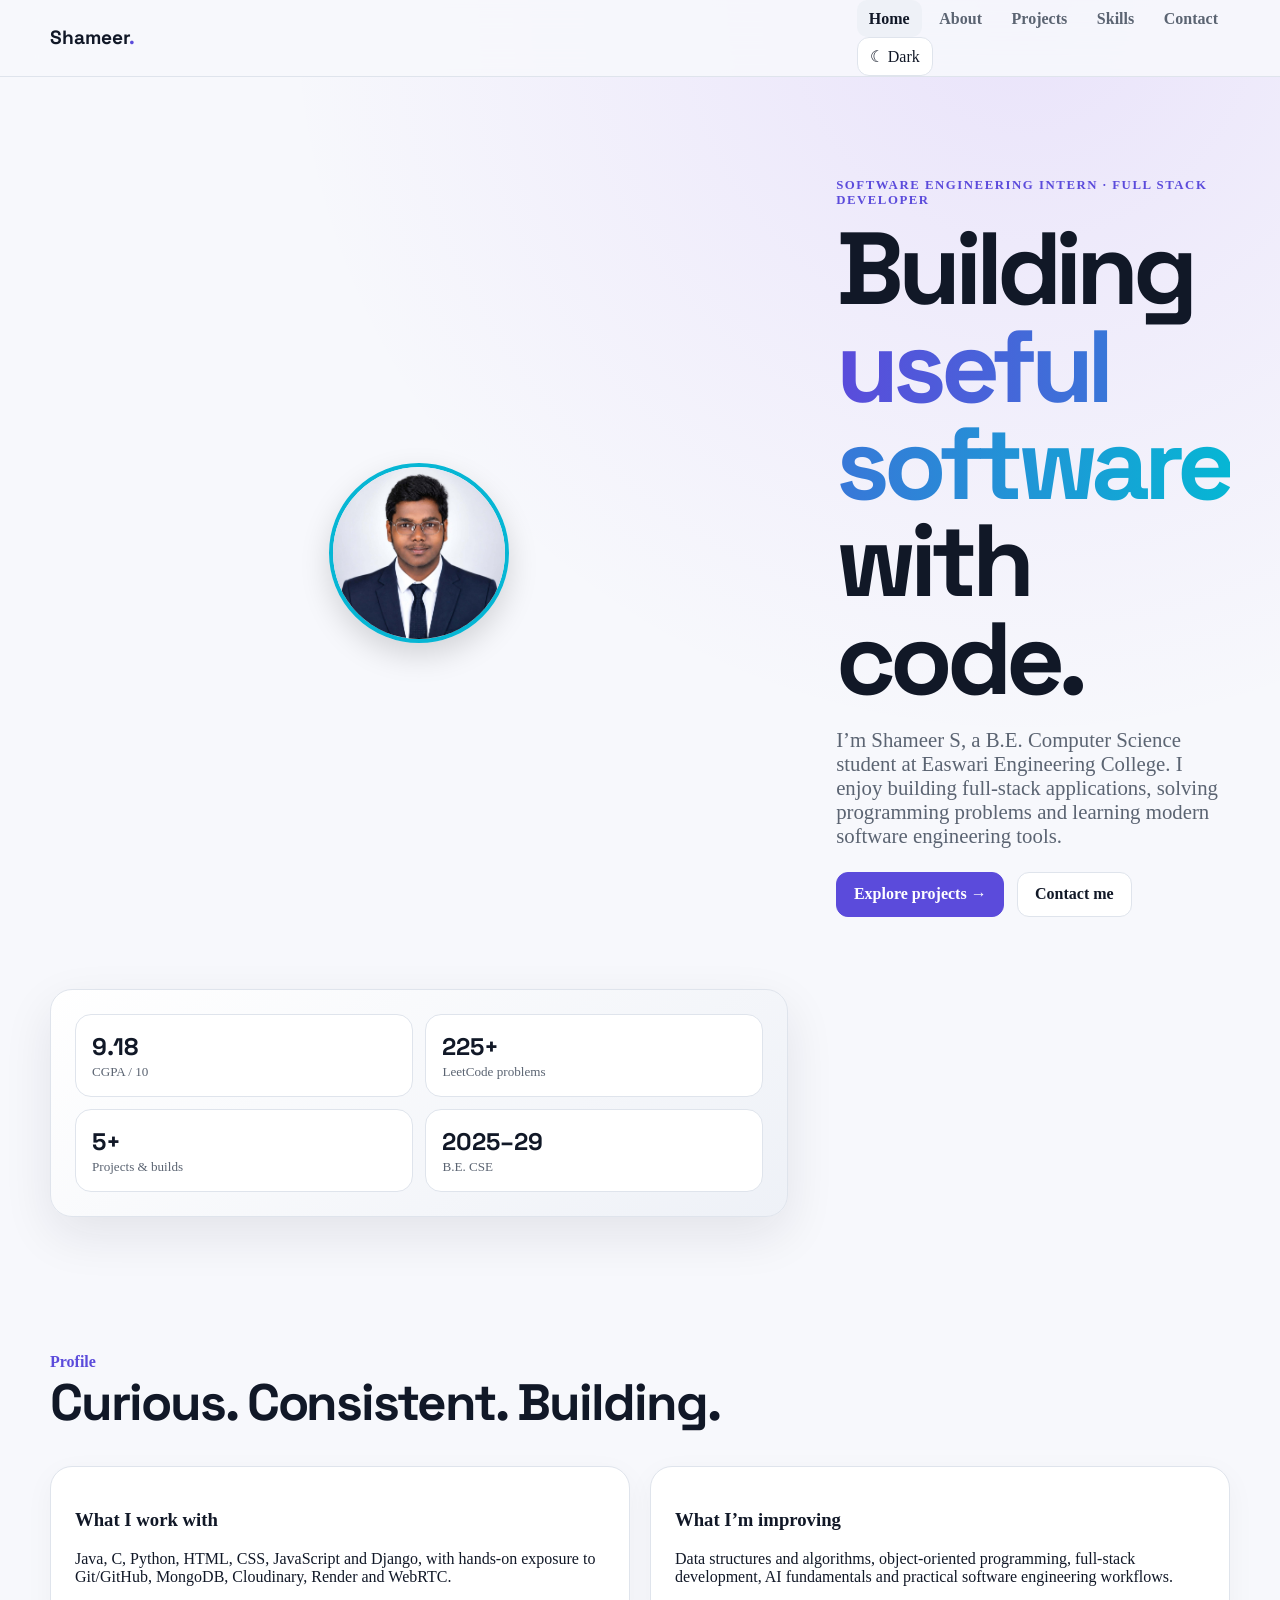
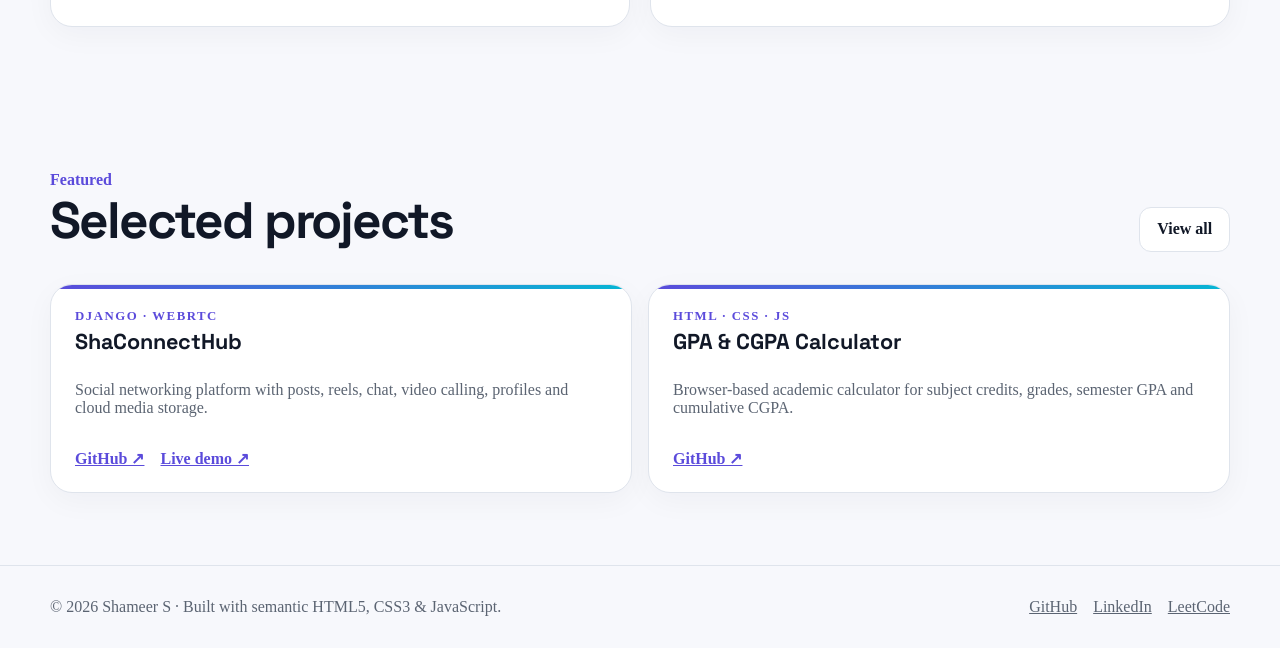
==== index.html @ c3ddb68c "Fix portfolio pages and photo" ====
<!doctype html><html lang="en"><head><meta charset="utf-8"><meta name="viewport" content="width=device-width,initial-scale=1"><title>Shameer S | Software Engineering Portfolio</title><meta name="description" content="Portfolio of Shameer S, B.E. Computer Science student and aspiring software engineer, showcasing full-stack projects, skills, certifications and coding practice."><meta name="author" content="Shameer S"><meta name="theme-color" content="#5b4bdb"><link rel="canonical" href="https://shameer-01-sharfu.github.io/my-portfolio/"><meta property="og:title" content="Shameer S | Software Engineering Portfolio"><meta property="og:description" content="Portfolio of Shameer S, B.E. Computer Science student and aspiring software engineer, showcasing full-stack projects, skills, certifications and coding practice."><meta property="og:type" content="website"><link rel="stylesheet" href="assets/style.css"><script type="application/ld+json">{"@context":"https://schema.org","@type":"Person","name":"Shameer S","jobTitle":"Software Engineering Student","url":"https://shameer-01-sharfu.github.io/my-portfolio/","sameAs":["https://github.com/Shameer-01-sharfu","https://linkedin.com/in/shameer-s-189605381","https://leetcode.com/u/Shameer1"]}</script></head><a class="skip" href="#main-content">Skip to content</a><header class="site-header"><div class="container nav"><a class="brand" href="index.html">Shameer<span>.</span></a><div class="nav-actions"><button class="nav-toggle" aria-controls="primary-navigation" aria-expanded="false" aria-label="Open navigation">☰</button><nav id="primary-navigation" aria-label="Primary navigation"><ul class="nav-list"><li><a href="index.html" aria-current="page">Home</a></li><li><a href="about.html">About</a></li><li><a href="projects.html">Projects</a></li><li><a href="skills.html">Skills</a></li><li><a href="contact.html">Contact</a></li></ul></nav><button class="theme-toggle" type="button" data-theme-toggle aria-label="Switch theme">☾ Dark</button></div></div></header><main id="main-content"><section class="hero"><div class="container hero-grid"><div class="profile-photo-wrap"><img src="assets/profile.jpg" alt="Shameer S - Software Engineering Student" class="profile-photo"></div><div><p class="eyebrow">Software Engineering Intern · Full Stack Developer</p><h1>Building <span>useful software</span> with code.</h1><p class="lead">I’m Shameer S, a B.E. Computer Science student at Easwari Engineering College. I enjoy building full-stack applications, solving programming problems and learning modern software engineering tools.</p><div class="actions"><a class="btn btn-primary" href="projects.html">Explore projects →</a><a class="btn btn-secondary" href="contact.html">Contact me</a></div></div><aside class="hero-card" aria-label="Quick facts"><div class="stats"><div class="stat"><strong>9.18</strong><span>CGPA / 10</span></div><div class="stat"><strong>225+</strong><span>LeetCode problems</span></div><div class="stat"><strong>5+</strong><span>Projects & builds</span></div><div class="stat"><strong>2025–29</strong><span>B.E. CSE</span></div></div></aside></div></section><section><div class="container"><div class="section-head"><div><span class="section-kicker">Profile</span><h2>Curious. Consistent. Building.</h2></div></div><div class="about-grid"><article class="card"><h3>What I work with</h3><p>Java, C, Python, HTML, CSS, JavaScript and Django, with hands-on exposure to Git/GitHub, MongoDB, Cloudinary, Render and WebRTC.</p></article><article class="card"><h3>What I’m improving</h3><p>Data structures and algorithms, object-oriented programming, full-stack development, AI fundamentals and practical software engineering workflows.</p></article></div></div></section><section><div class="container"><div class="section-head"><div><span class="section-kicker">Featured</span><h2>Selected projects</h2></div><a class="btn btn-secondary" href="projects.html">View all</a></div><div class="projects-grid"><article class="card project"><span class="eyebrow">Django · WebRTC</span><h3>ShaConnectHub</h3><p>Social networking platform with posts, reels, chat, video calling, profiles and cloud media storage.</p><div class="links"><a href="https://github.com/Shameer-01-sharfu/ConnectHub">GitHub ↗</a><a href="https://connecthub-ek31.onrender.com">Live demo ↗</a></div></article><article class="card project"><span class="eyebrow">HTML · CSS · JS</span><h3>GPA & CGPA Calculator</h3><p>Browser-based academic calculator for subject credits, grades, semester GPA and cumulative CGPA.</p><div class="links"><a href="https://github.com/Shameer-01-sharfu/ShaCalc">GitHub ↗</a></div></article></div></div></section></main><footer class="footer"><div class="container footer-row"><span>© <span data-year>2026</span> Shameer S · Built with semantic HTML5, CSS3 & JavaScript.</span><div class="footer-links"><a href="https://github.com/Shameer-01-sharfu">GitHub</a><a href="https://linkedin.com/in/shameer-s-189605381">LinkedIn</a><a href="https://leetcode.com/u/Shameer1">LeetCode</a></div></div></footer><script src="assets/script.js"></script></body></html>
---- assets/style.css ----
@import url('https://fonts.googleapis.com/css2?family=Inter:wght@400;500;600;700;800&family=Space+Grotesk:wght@500;600;700&display=swap');
:root{color-scheme:light;--bg:#f7f8fc;--surface:#fff;--surface-2:#eef1f7;--text:#111827;--muted:#5b6472;--line:#dfe4ec;--brand:#5b4bdb;--brand-2:#7c3aed;--accent:#06b6d4;--focus:#f59e0b;--shadow:0 18px 50px rgba(17,24,39,.09);--radius:22px;--max:1180px}
[data-theme=dark]{color-scheme:dark;--bg:#0b1020;--surface:#121a2d;--surface-2:#1a243b;--text:#f4f7fb;--muted:#aab5c7;--line:#2b3852;--brand:#9b8cff;--brand-2:#c084fc;--accent:#22d3ee;--focus:#fbbf24;--shadow:0 18px 55px rgba(0,0,0,.28)}
*{box-sizing:border-box}html{scroll-behavior:smooth}body{margin:0;background:radial-gradient(circle at 80% 0%,rgba(124,58,237,.11),transparent 30%),var(--bg);color:var(--text);font-family:Inter,system-ui,sans-serif;line-height:1.65}body,button,input,textarea{font:inherit}a{color:inherit}img{max-width:100%;display:block}.skip{position:fixed;left:1rem;top:-5rem;padding:.75rem 1rem;background:var(--text);color:var(--bg);z-index:100;border-radius:10px}.skip:focus{top:1rem}.container{width:min(var(--max),calc(100% - 2rem));margin:auto}.site-header{position:sticky;top:0;z-index:50;background:color-mix(in srgb,var(--bg) 86%,transparent);backdrop-filter:blur(16px);border-bottom:1px solid var(--line)}.nav{min-height:72px;display:flex;align-items:center;justify-content:space-between;gap:1rem}.brand{font-family:'Space Grotesk';font-weight:800;text-decoration:none;font-size:1.2rem}.brand span{color:var(--brand)}.nav-toggle{display:none;border:1px solid var(--line);background:var(--surface);color:var(--text);border-radius:12px;padding:.55rem}.nav-list{display:flex;align-items:center;gap:.35rem;list-style:none;padding:0;margin:0}.nav-list a{display:block;text-decoration:none;padding:.6rem .75rem;border-radius:10px;color:var(--muted);font-weight:600}.nav-list a:hover,.nav-list a[aria-current=page]{color:var(--text);background:var(--surface-2)}.theme-toggle{border:1px solid var(--line);background:var(--surface);color:var(--text);border-radius:12px;padding:.55rem .75rem;cursor:pointer}.hero{padding:5.5rem 0 4rem}.hero-grid{display:grid;grid-template-columns:1.35fr .65fr;gap:3rem;align-items:center}.eyebrow{color:var(--brand);font-weight:800;text-transform:uppercase;letter-spacing:.12em;font-size:.8rem}.hero h1{font:800 clamp(3rem,8vw,6.5rem)/.95 'Space Grotesk';margin:.5rem 0 1.2rem;letter-spacing:-.06em}.hero h1 span{background:linear-gradient(90deg,var(--brand),var(--accent));-webkit-background-clip:text;background-clip:text;color:transparent}.lead{font-size:clamp(1.05rem,2vw,1.3rem);color:var(--muted);max-width:65ch}.actions{display:flex;flex-wrap:wrap;gap:.8rem;margin:1.5rem 0}.btn{display:inline-flex;align-items:center;justify-content:center;gap:.45rem;padding:.78rem 1.05rem;border-radius:12px;border:1px solid var(--line);text-decoration:none;font-weight:700;cursor:pointer}.btn-primary{background:var(--brand);border-color:var(--brand);color:#fff}.btn-secondary{background:var(--surface)}.hero-card{background:linear-gradient(145deg,var(--surface),var(--surface-2));border:1px solid var(--line);box-shadow:var(--shadow);padding:1.5rem;border-radius:var(--radius)}.stats{display:grid;grid-template-columns:repeat(2,1fr);gap:.8rem}.stat{padding:1rem;border:1px solid var(--line);border-radius:16px;background:var(--surface)}.stat strong{display:block;font:700 1.5rem 'Space Grotesk'}.stat span{font-size:.82rem;color:var(--muted)}section{padding:4.5rem 0}.section-head{display:flex;justify-content:space-between;gap:1rem;align-items:end;margin-bottom:2rem}.section-kicker{color:var(--brand);font-weight:800}.section-head h2{font:700 clamp(2rem,4vw,3.2rem)/1 'Space Grotesk';margin:.35rem 0;letter-spacing:-.04em}.section-head p{color:var(--muted);margin:0}.about-grid{display:grid;grid-template-columns:1fr 1fr;gap:1.25rem}.card{background:var(--surface);border:1px solid var(--line);border-radius:var(--radius);padding:1.5rem;box-shadow:0 8px 30px rgba(17,24,39,.04)}.grid-2{display:grid;grid-template-columns:repeat(2,1fr);gap:1rem}.skill-grid{display:grid;grid-template-columns:repeat(2,1fr);gap:1rem}.skill h3{font:700 1.1rem 'Space Grotesk';margin-top:0}.chips{display:flex;flex-wrap:wrap;gap:.5rem;list-style:none;padding:0;margin:1rem 0 0}.chips li{padding:.4rem .65rem;border-radius:999px;background:var(--surface-2);color:var(--muted);font-size:.85rem;font-weight:600}.projects-grid{display:grid;grid-template-columns:repeat(2,1fr);gap:1rem}.project{display:flex;flex-direction:column;min-height:100%;position:relative;overflow:hidden}.project::before{content:'';height:4px;background:linear-gradient(90deg,var(--brand),var(--accent));position:absolute;inset:0 0 auto}.project h3{font:700 1.35rem 'Space Grotesk';margin:.3rem 0 .6rem}.project p{color:var(--muted)}.project .links{margin-top:auto;padding-top:1rem;display:flex;gap:1rem}.project .links a{color:var(--brand);font-weight:700}.timeline{display:grid;gap:1rem}.timeline-item{display:grid;grid-template-columns:130px 1fr;gap:1.5rem;padding:1.2rem 0;border-bottom:1px solid var(--line)}.timeline-item time{font-weight:700;color:var(--brand)}.cert-grid{display:grid;grid-template-columns:repeat(3,1fr);gap:1rem}.cert h3{font:700 1.1rem 'Space Grotesk';margin-top:0}.cert p{color:var(--muted);margin-bottom:0}.contact-grid{display:grid;grid-template-columns:.8fr 1.2fr;gap:1rem}.contact-list{list-style:none;padding:0;margin:0;display:grid;gap:.8rem}.contact-list a{color:var(--brand);font-weight:600}.form{display:grid;gap:1rem}.field label{display:block;font-weight:700;margin-bottom:.35rem}.field input,.field textarea,.field select{width:100%;padding:.8rem .9rem;border:1px solid var(--line);border-radius:12px;background:var(--bg);color:var(--text);outline:none}.field input:focus,.field textarea:focus,.field select:focus,.btn:focus,.nav a:focus,.theme-toggle:focus{outline:3px solid color-mix(in srgb,var(--focus) 45%,transparent);outline-offset:2px}.error{color:#dc2626;font-size:.85rem;min-height:1.3em}.footer{border-top:1px solid var(--line);padding:2rem 0;color:var(--muted)}.footer-row{display:flex;justify-content:space-between;gap:1rem;flex-wrap:wrap}.footer-links{display:flex;gap:1rem}.note{border-left:4px solid var(--brand);padding:1rem 1.1rem;background:var(--surface-2);border-radius:0 12px 12px 0;color:var(--muted)}
@media (max-width:850px){.hero-grid,.about-grid,.contact-grid{grid-template-columns:1fr}.projects-grid,.cert-grid{grid-template-columns:1fr 1fr}.hero{padding-top:4rem}.nav-toggle{display:block}.nav-list{position:absolute;left:1rem;right:1rem;top:66px;display:none;flex-direction:column;align-items:stretch;background:var(--surface);border:1px solid var(--line);border-radius:16px;padding:.5rem;box-shadow:var(--shadow)}.nav-list.open{display:flex}.nav-list a{text-align:center}.nav-actions{display:flex;align-items:center;gap:.4rem}}
@media (max-width:600px){.container{width:min(var(--max),calc(100% - 1.2rem))}.hero h1{font-size:clamp(3rem,17vw,5rem)}.stats,.grid-2,.skill-grid,.projects-grid,.cert-grid{grid-template-columns:1fr}.section-head{display:block}.timeline-item{grid-template-columns:1fr;gap:.3rem}.hero-card{padding:1rem}.actions .btn{width:100%}section{padding:3.5rem 0}}
@media (prefers-reduced-motion:reduce){html{scroll-behavior:auto}*,*::before,*::after{transition:none!important;animation:none!important}}
@media print{.site-header,.actions,.theme-toggle,.nav-toggle,.footer-links,.form{display:none!important}body{background:#fff;color:#000}.card{box-shadow:none}}

/* Thiranex internship highlight */
.internship-badge{
  display:inline-flex;
  align-items:center;
  gap:.45rem;
  margin:.75rem 0;
  padding:.5rem .85rem;
  border:1px solid var(--border, #cbd5e1);
  border-radius:999px;
  background:var(--surface, rgba(255,255,255,.08));
  color:var(--text, inherit);
  font-weight:700;
  font-size:.9rem;
}


.profile-photo-wrap{display:flex;justify-content:center;margin:1.5rem auto;position:relative;z-index:1}.profile-photo{width:180px;height:180px;object-fit:cover;border-radius:50%;border:4px solid var(--accent);display:block;box-shadow:0 12px 30px rgba(0,0,0,.15)}
@media (max-width:600px){.profile-photo{width:140px;height:140px}}
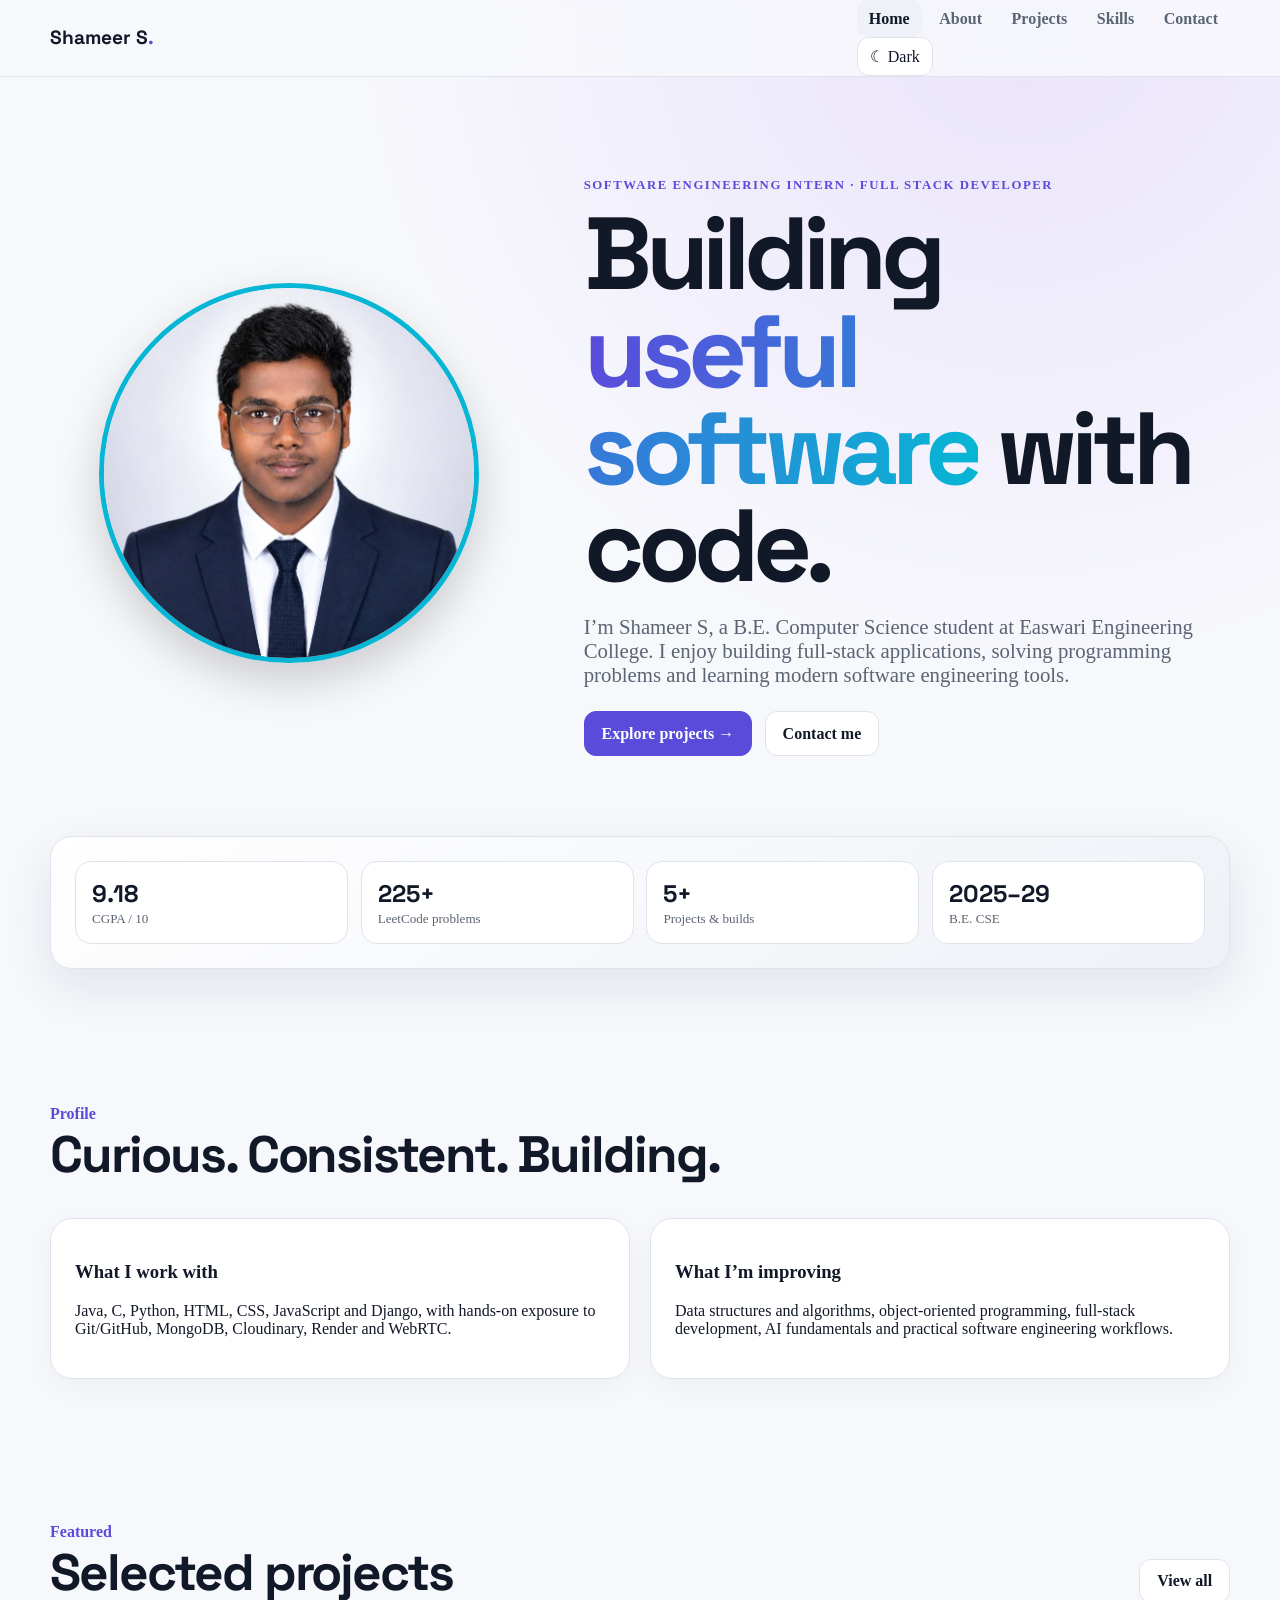
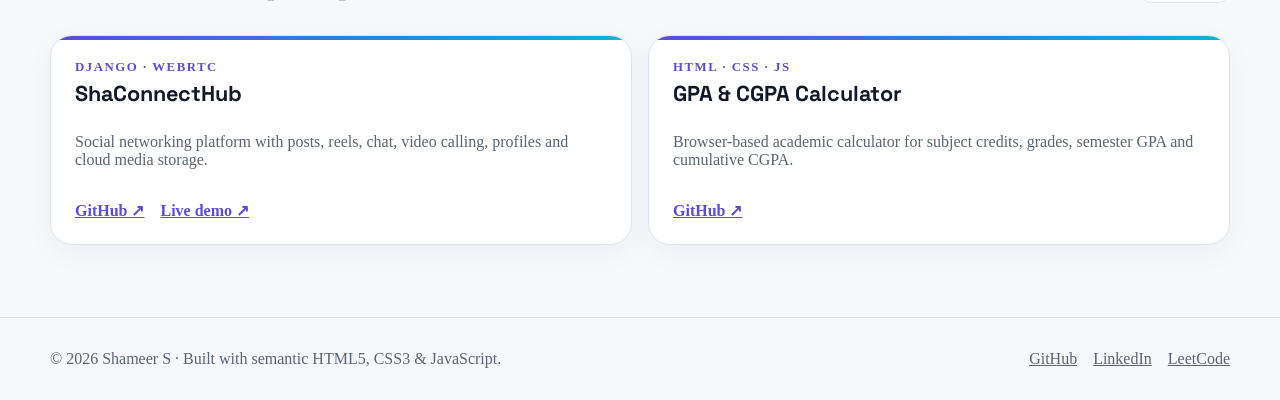
==== commit 9692bb00: "Update profile name" ====
--- a/index.html
+++ b/index.html
@@ -1 +1 @@
-<!doctype html><html lang="en"><head><meta charset="utf-8"><meta name="viewport" content="width=device-width,initial-scale=1"><title>Shameer S | Software Engineering Portfolio</title><meta name="description" content="Portfolio of Shameer S, B.E. Computer Science student and aspiring software engineer, showcasing full-stack projects, skills, certifications and coding practice."><meta name="author" content="Shameer S"><meta name="theme-color" content="#5b4bdb"><link rel="canonical" href="https://shameer-01-sharfu.github.io/my-portfolio/"><meta property="og:title" content="Shameer S | Software Engineering Portfolio"><meta property="og:description" content="Portfolio of Shameer S, B.E. Computer Science student and aspiring software engineer, showcasing full-stack projects, skills, certifications and coding practice."><meta property="og:type" content="website"><link rel="stylesheet" href="assets/style.css"><script type="application/ld+json">{"@context":"https://schema.org","@type":"Person","name":"Shameer S","jobTitle":"Software Engineering Student","url":"https://shameer-01-sharfu.github.io/my-portfolio/","sameAs":["https://github.com/Shameer-01-sharfu","https://linkedin.com/in/shameer-s-189605381","https://leetcode.com/u/Shameer1"]}</script></head><a class="skip" href="#main-content">Skip to content</a><header class="site-header"><div class="container nav"><a class="brand" href="index.html">Shameer<span>.</span></a><div class="nav-actions"><button class="nav-toggle" aria-controls="primary-navigation" aria-expanded="false" aria-label="Open navigation">☰</button><nav id="primary-navigation" aria-label="Primary navigation"><ul class="nav-list"><li><a href="index.html" aria-current="page">Home</a></li><li><a href="about.html">About</a></li><li><a href="projects.html">Projects</a></li><li><a href="skills.html">Skills</a></li><li><a href="contact.html">Contact</a></li></ul></nav><button class="theme-toggle" type="button" data-theme-toggle aria-label="Switch theme">☾ Dark</button></div></div></header><main id="main-content"><section class="hero"><div class="container hero-grid"><div class="profile-photo-wrap"><img src="assets/profile.jpg" alt="Shameer S - Software Engineering Student" class="profile-photo"></div><div><p class="eyebrow">Software Engineering Intern · Full Stack Developer</p><h1>Building <span>useful software</span> with code.</h1><p class="lead">I’m Shameer S, a B.E. Computer Science student at Easwari Engineering College. I enjoy building full-stack applications, solving programming problems and learning modern software engineering tools.</p><div class="actions"><a class="btn btn-primary" href="projects.html">Explore projects →</a><a class="btn btn-secondary" href="contact.html">Contact me</a></div></div><aside class="hero-card" aria-label="Quick facts"><div class="stats"><div class="stat"><strong>9.18</strong><span>CGPA / 10</span></div><div class="stat"><strong>225+</strong><span>LeetCode problems</span></div><div class="stat"><strong>5+</strong><span>Projects & builds</span></div><div class="stat"><strong>2025–29</strong><span>B.E. CSE</span></div></div></aside></div></section><section><div class="container"><div class="section-head"><div><span class="section-kicker">Profile</span><h2>Curious. Consistent. Building.</h2></div></div><div class="about-grid"><article class="card"><h3>What I work with</h3><p>Java, C, Python, HTML, CSS, JavaScript and Django, with hands-on exposure to Git/GitHub, MongoDB, Cloudinary, Render and WebRTC.</p></article><article class="card"><h3>What I’m improving</h3><p>Data structures and algorithms, object-oriented programming, full-stack development, AI fundamentals and practical software engineering workflows.</p></article></div></div></section><section><div class="container"><div class="section-head"><div><span class="section-kicker">Featured</span><h2>Selected projects</h2></div><a class="btn btn-secondary" href="projects.html">View all</a></div><div class="projects-grid"><article class="card project"><span class="eyebrow">Django · WebRTC</span><h3>ShaConnectHub</h3><p>Social networking platform with posts, reels, chat, video calling, profiles and cloud media storage.</p><div class="links"><a href="https://github.com/Shameer-01-sharfu/ConnectHub">GitHub ↗</a><a href="https://connecthub-ek31.onrender.com">Live demo ↗</a></div></article><article class="card project"><span class="eyebrow">HTML · CSS · JS</span><h3>GPA & CGPA Calculator</h3><p>Browser-based academic calculator for subject credits, grades, semester GPA and cumulative CGPA.</p><div class="links"><a href="https://github.com/Shameer-01-sharfu/ShaCalc">GitHub ↗</a></div></article></div></div></section></main><footer class="footer"><div class="container footer-row"><span>© <span data-year>2026</span> Shameer S · Built with semantic HTML5, CSS3 & JavaScript.</span><div class="footer-links"><a href="https://github.com/Shameer-01-sharfu">GitHub</a><a href="https://linkedin.com/in/shameer-s-189605381">LinkedIn</a><a href="https://leetcode.com/u/Shameer1">LeetCode</a></div></div></footer><script src="assets/script.js"></script></body></html>+<!doctype html><html lang="en"><head><meta charset="utf-8"><meta name="viewport" content="width=device-width,initial-scale=1"><title>Shameer S | Software Engineering Portfolio</title><meta name="description" content="Portfolio of Shameer S, B.E. Computer Science student and aspiring software engineer, showcasing full-stack projects, skills, certifications and coding practice."><meta name="author" content="Shameer S"><meta name="theme-color" content="#5b4bdb"><link rel="canonical" href="https://shameer-01-sharfu.github.io/my-portfolio/"><meta property="og:title" content="Shameer S | Software Engineering Portfolio"><meta property="og:description" content="Portfolio of Shameer S, B.E. Computer Science student and aspiring software engineer, showcasing full-stack projects, skills, certifications and coding practice."><meta property="og:type" content="website"><link rel="stylesheet" href="assets/style.css"><script type="application/ld+json">{"@context":"https://schema.org","@type":"Person","name":"Shameer S","jobTitle":"Software Engineering Student","url":"https://shameer-01-sharfu.github.io/my-portfolio/","sameAs":["https://github.com/Shameer-01-sharfu","https://linkedin.com/in/shameer-s-189605381","https://leetcode.com/u/Shameer1"]}</script></head><a class="skip" href="#main-content">Skip to content</a><header class="site-header"><div class="container nav"><a class="brand" href="index.html">Shameer S<span>.</span></a><div class="nav-actions"><button class="nav-toggle" aria-controls="primary-navigation" aria-expanded="false" aria-label="Open navigation">☰</button><nav id="primary-navigation" aria-label="Primary navigation"><ul class="nav-list"><li><a href="index.html" aria-current="page">Home</a></li><li><a href="about.html">About</a></li><li><a href="projects.html">Projects</a></li><li><a href="skills.html">Skills</a></li><li><a href="contact.html">Contact</a></li></ul></nav><button class="theme-toggle" type="button" data-theme-toggle aria-label="Switch theme">☾ Dark</button></div></div></header><main id="main-content"><section class="hero"><div class="container hero-grid"><div class="profile-photo-wrap"><img src="assets/profile.jpg" alt="Shameer S - Software Engineering Student" class="profile-photo"></div><div><p class="eyebrow">Software Engineering Intern · Full Stack Developer</p><h1>Building <span>useful software</span> with code.</h1><p class="lead">I’m Shameer S, a B.E. Computer Science student at Easwari Engineering College. I enjoy building full-stack applications, solving programming problems and learning modern software engineering tools.</p><div class="actions"><a class="btn btn-primary" href="projects.html">Explore projects →</a><a class="btn btn-secondary" href="contact.html">Contact me</a></div></div><aside class="hero-card" aria-label="Quick facts"><div class="stats"><div class="stat"><strong>9.18</strong><span>CGPA / 10</span></div><div class="stat"><strong>225+</strong><span>LeetCode problems</span></div><div class="stat"><strong>5+</strong><span>Projects & builds</span></div><div class="stat"><strong>2025–29</strong><span>B.E. CSE</span></div></div></aside></div></section><section><div class="container"><div class="section-head"><div><span class="section-kicker">Profile</span><h2>Curious. Consistent. Building.</h2></div></div><div class="about-grid"><article class="card"><h3>What I work with</h3><p>Java, C, Python, HTML, CSS, JavaScript and Django, with hands-on exposure to Git/GitHub, MongoDB, Cloudinary, Render and WebRTC.</p></article><article class="card"><h3>What I’m improving</h3><p>Data structures and algorithms, object-oriented programming, full-stack development, AI fundamentals and practical software engineering workflows.</p></article></div></div></section><section><div class="container"><div class="section-head"><div><span class="section-kicker">Featured</span><h2>Selected projects</h2></div><a class="btn btn-secondary" href="projects.html">View all</a></div><div class="projects-grid"><article class="card project"><span class="eyebrow">Django · WebRTC</span><h3>ShaConnectHub</h3><p>Social networking platform with posts, reels, chat, video calling, profiles and cloud media storage.</p><div class="links"><a href="https://github.com/Shameer-01-sharfu/ConnectHub">GitHub ↗</a><a href="https://connecthub-ek31.onrender.com">Live demo ↗</a></div></article><article class="card project"><span class="eyebrow">HTML · CSS · JS</span><h3>GPA & CGPA Calculator</h3><p>Browser-based academic calculator for subject credits, grades, semester GPA and cumulative CGPA.</p><div class="links"><a href="https://github.com/Shameer-01-sharfu/ShaCalc">GitHub ↗</a></div></article></div></div></section></main><footer class="footer"><div class="container footer-row"><span>© <span data-year>2026</span> Shameer S · Built with semantic HTML5, CSS3 & JavaScript.</span><div class="footer-links"><a href="https://github.com/Shameer-01-sharfu">GitHub</a><a href="https://linkedin.com/in/shameer-s-189605381">LinkedIn</a><a href="https://leetcode.com/u/Shameer1">LeetCode</a></div></div></footer><script src="assets/script.js"></script></body></html>
--- a/assets/style.css
+++ b/assets/style.css
@@ -1,27 +1,750 @@
 @import url('https://fonts.googleapis.com/css2?family=Inter:wght@400;500;600;700;800&family=Space+Grotesk:wght@500;600;700&display=swap');
-:root{color-scheme:light;--bg:#f7f8fc;--surface:#fff;--surface-2:#eef1f7;--text:#111827;--muted:#5b6472;--line:#dfe4ec;--brand:#5b4bdb;--brand-2:#7c3aed;--accent:#06b6d4;--focus:#f59e0b;--shadow:0 18px 50px rgba(17,24,39,.09);--radius:22px;--max:1180px}
-[data-theme=dark]{color-scheme:dark;--bg:#0b1020;--surface:#121a2d;--surface-2:#1a243b;--text:#f4f7fb;--muted:#aab5c7;--line:#2b3852;--brand:#9b8cff;--brand-2:#c084fc;--accent:#22d3ee;--focus:#fbbf24;--shadow:0 18px 55px rgba(0,0,0,.28)}
-*{box-sizing:border-box}html{scroll-behavior:smooth}body{margin:0;background:radial-gradient(circle at 80% 0%,rgba(124,58,237,.11),transparent 30%),var(--bg);color:var(--text);font-family:Inter,system-ui,sans-serif;line-height:1.65}body,button,input,textarea{font:inherit}a{color:inherit}img{max-width:100%;display:block}.skip{position:fixed;left:1rem;top:-5rem;padding:.75rem 1rem;background:var(--text);color:var(--bg);z-index:100;border-radius:10px}.skip:focus{top:1rem}.container{width:min(var(--max),calc(100% - 2rem));margin:auto}.site-header{position:sticky;top:0;z-index:50;background:color-mix(in srgb,var(--bg) 86%,transparent);backdrop-filter:blur(16px);border-bottom:1px solid var(--line)}.nav{min-height:72px;display:flex;align-items:center;justify-content:space-between;gap:1rem}.brand{font-family:'Space Grotesk';font-weight:800;text-decoration:none;font-size:1.2rem}.brand span{color:var(--brand)}.nav-toggle{display:none;border:1px solid var(--line);background:var(--surface);color:var(--text);border-radius:12px;padding:.55rem}.nav-list{display:flex;align-items:center;gap:.35rem;list-style:none;padding:0;margin:0}.nav-list a{display:block;text-decoration:none;padding:.6rem .75rem;border-radius:10px;color:var(--muted);font-weight:600}.nav-list a:hover,.nav-list a[aria-current=page]{color:var(--text);background:var(--surface-2)}.theme-toggle{border:1px solid var(--line);background:var(--surface);color:var(--text);border-radius:12px;padding:.55rem .75rem;cursor:pointer}.hero{padding:5.5rem 0 4rem}.hero-grid{display:grid;grid-template-columns:1.35fr .65fr;gap:3rem;align-items:center}.eyebrow{color:var(--brand);font-weight:800;text-transform:uppercase;letter-spacing:.12em;font-size:.8rem}.hero h1{font:800 clamp(3rem,8vw,6.5rem)/.95 'Space Grotesk';margin:.5rem 0 1.2rem;letter-spacing:-.06em}.hero h1 span{background:linear-gradient(90deg,var(--brand),var(--accent));-webkit-background-clip:text;background-clip:text;color:transparent}.lead{font-size:clamp(1.05rem,2vw,1.3rem);color:var(--muted);max-width:65ch}.actions{display:flex;flex-wrap:wrap;gap:.8rem;margin:1.5rem 0}.btn{display:inline-flex;align-items:center;justify-content:center;gap:.45rem;padding:.78rem 1.05rem;border-radius:12px;border:1px solid var(--line);text-decoration:none;font-weight:700;cursor:pointer}.btn-primary{background:var(--brand);border-color:var(--brand);color:#fff}.btn-secondary{background:var(--surface)}.hero-card{background:linear-gradient(145deg,var(--surface),var(--surface-2));border:1px solid var(--line);box-shadow:var(--shadow);padding:1.5rem;border-radius:var(--radius)}.stats{display:grid;grid-template-columns:repeat(2,1fr);gap:.8rem}.stat{padding:1rem;border:1px solid var(--line);border-radius:16px;background:var(--surface)}.stat strong{display:block;font:700 1.5rem 'Space Grotesk'}.stat span{font-size:.82rem;color:var(--muted)}section{padding:4.5rem 0}.section-head{display:flex;justify-content:space-between;gap:1rem;align-items:end;margin-bottom:2rem}.section-kicker{color:var(--brand);font-weight:800}.section-head h2{font:700 clamp(2rem,4vw,3.2rem)/1 'Space Grotesk';margin:.35rem 0;letter-spacing:-.04em}.section-head p{color:var(--muted);margin:0}.about-grid{display:grid;grid-template-columns:1fr 1fr;gap:1.25rem}.card{background:var(--surface);border:1px solid var(--line);border-radius:var(--radius);padding:1.5rem;box-shadow:0 8px 30px rgba(17,24,39,.04)}.grid-2{display:grid;grid-template-columns:repeat(2,1fr);gap:1rem}.skill-grid{display:grid;grid-template-columns:repeat(2,1fr);gap:1rem}.skill h3{font:700 1.1rem 'Space Grotesk';margin-top:0}.chips{display:flex;flex-wrap:wrap;gap:.5rem;list-style:none;padding:0;margin:1rem 0 0}.chips li{padding:.4rem .65rem;border-radius:999px;background:var(--surface-2);color:var(--muted);font-size:.85rem;font-weight:600}.projects-grid{display:grid;grid-template-columns:repeat(2,1fr);gap:1rem}.project{display:flex;flex-direction:column;min-height:100%;position:relative;overflow:hidden}.project::before{content:'';height:4px;background:linear-gradient(90deg,var(--brand),var(--accent));position:absolute;inset:0 0 auto}.project h3{font:700 1.35rem 'Space Grotesk';margin:.3rem 0 .6rem}.project p{color:var(--muted)}.project .links{margin-top:auto;padding-top:1rem;display:flex;gap:1rem}.project .links a{color:var(--brand);font-weight:700}.timeline{display:grid;gap:1rem}.timeline-item{display:grid;grid-template-columns:130px 1fr;gap:1.5rem;padding:1.2rem 0;border-bottom:1px solid var(--line)}.timeline-item time{font-weight:700;color:var(--brand)}.cert-grid{display:grid;grid-template-columns:repeat(3,1fr);gap:1rem}.cert h3{font:700 1.1rem 'Space Grotesk';margin-top:0}.cert p{color:var(--muted);margin-bottom:0}.contact-grid{display:grid;grid-template-columns:.8fr 1.2fr;gap:1rem}.contact-list{list-style:none;padding:0;margin:0;display:grid;gap:.8rem}.contact-list a{color:var(--brand);font-weight:600}.form{display:grid;gap:1rem}.field label{display:block;font-weight:700;margin-bottom:.35rem}.field input,.field textarea,.field select{width:100%;padding:.8rem .9rem;border:1px solid var(--line);border-radius:12px;background:var(--bg);color:var(--text);outline:none}.field input:focus,.field textarea:focus,.field select:focus,.btn:focus,.nav a:focus,.theme-toggle:focus{outline:3px solid color-mix(in srgb,var(--focus) 45%,transparent);outline-offset:2px}.error{color:#dc2626;font-size:.85rem;min-height:1.3em}.footer{border-top:1px solid var(--line);padding:2rem 0;color:var(--muted)}.footer-row{display:flex;justify-content:space-between;gap:1rem;flex-wrap:wrap}.footer-links{display:flex;gap:1rem}.note{border-left:4px solid var(--brand);padding:1rem 1.1rem;background:var(--surface-2);border-radius:0 12px 12px 0;color:var(--muted)}
-@media (max-width:850px){.hero-grid,.about-grid,.contact-grid{grid-template-columns:1fr}.projects-grid,.cert-grid{grid-template-columns:1fr 1fr}.hero{padding-top:4rem}.nav-toggle{display:block}.nav-list{position:absolute;left:1rem;right:1rem;top:66px;display:none;flex-direction:column;align-items:stretch;background:var(--surface);border:1px solid var(--line);border-radius:16px;padding:.5rem;box-shadow:var(--shadow)}.nav-list.open{display:flex}.nav-list a{text-align:center}.nav-actions{display:flex;align-items:center;gap:.4rem}}
-@media (max-width:600px){.container{width:min(var(--max),calc(100% - 1.2rem))}.hero h1{font-size:clamp(3rem,17vw,5rem)}.stats,.grid-2,.skill-grid,.projects-grid,.cert-grid{grid-template-columns:1fr}.section-head{display:block}.timeline-item{grid-template-columns:1fr;gap:.3rem}.hero-card{padding:1rem}.actions .btn{width:100%}section{padding:3.5rem 0}}
-@media (prefers-reduced-motion:reduce){html{scroll-behavior:auto}*,*::before,*::after{transition:none!important;animation:none!important}}
-@media print{.site-header,.actions,.theme-toggle,.nav-toggle,.footer-links,.form{display:none!important}body{background:#fff;color:#000}.card{box-shadow:none}}
-
-/* Thiranex internship highlight */
-.internship-badge{
-  display:inline-flex;
-  align-items:center;
-  gap:.45rem;
-  margin:.75rem 0;
-  padding:.5rem .85rem;
-  border:1px solid var(--border, #cbd5e1);
-  border-radius:999px;
-  background:var(--surface, rgba(255,255,255,.08));
-  color:var(--text, inherit);
-  font-weight:700;
-  font-size:.9rem;
-}
-
-
-.profile-photo-wrap{display:flex;justify-content:center;margin:1.5rem auto;position:relative;z-index:1}.profile-photo{width:180px;height:180px;object-fit:cover;border-radius:50%;border:4px solid var(--accent);display:block;box-shadow:0 12px 30px rgba(0,0,0,.15)}
-@media (max-width:600px){.profile-photo{width:140px;height:140px}}
+
+:root {
+    color-scheme: light;
+    --bg: #f7f8fc;
+    --surface: #ffffff;
+    --surface-2: #eef1f7;
+    --text: #111827;
+    --muted: #5b6472;
+    --line: #dfe4ec;
+    --brand: #5b4bdb;
+    --brand-2: #7c3aed;
+    --accent: #06b6d4;
+    --focus: #f59e0b;
+    --shadow: 0 18px 50px rgba(17, 24, 39, .09);
+    --radius: 22px;
+    --max: 1180px;
+}
+
+[data-theme="dark"] {
+    color-scheme: dark;
+    --bg: #0b1020;
+    --surface: #121a2d;
+    --surface-2: #1a243b;
+    --text: #f4f7fb;
+    --muted: #aab5c7;
+    --line: #2b3852;
+    --brand: #9b8cff;
+    --brand-2: #c084fc;
+    --accent: #22d3ee;
+    --focus: #fbbf24;
+    --shadow: 0 18px 55px rgba(0, 0, 0, .28);
+}
+
+* {
+    box-sizing: border-box;
+}
+
+html {
+    scroll-behavior: smooth;
+}
+
+body {
+    margin: 0;
+    background:
+        radial-gradient(
+            circle at 80% 0%,
+            rgba(124, 58, 237, .11),
+            transparent 30%
+        ),
+        var(--bg);
+    color: var(--text);
+    font-family: Inter, system-ui, sans-serif;
+    line-height: 1.65;
+}
+
+body,
+button,
+input,
+textarea,
+select {
+    font: inherit;
+}
+
+a {
+    color: inherit;
+}
+
+img {
+    max-width: 100%;
+    display: block;
+}
+
+/* Skip Link */
+
+.skip {
+    position: fixed;
+    left: 1rem;
+    top: -5rem;
+    padding: .75rem 1rem;
+    background: var(--text);
+    color: var(--bg);
+    z-index: 100;
+    border-radius: 10px;
+}
+
+.skip:focus {
+    top: 1rem;
+}
+
+/* Container */
+
+.container {
+    width: min(var(--max), calc(100% - 2rem));
+    margin: auto;
+}
+
+/* Header */
+
+.site-header {
+    position: sticky;
+    top: 0;
+    z-index: 50;
+    background: color-mix(in srgb, var(--bg) 86%, transparent);
+    backdrop-filter: blur(16px);
+    border-bottom: 1px solid var(--line);
+}
+
+.nav {
+    min-height: 72px;
+    display: flex;
+    align-items: center;
+    justify-content: space-between;
+    gap: 1rem;
+}
+
+.brand {
+    font-family: 'Space Grotesk', sans-serif;
+    font-weight: 800;
+    text-decoration: none;
+    font-size: 1.2rem;
+}
+
+.brand span {
+    color: var(--brand);
+}
+
+.nav-toggle {
+    display: none;
+    border: 1px solid var(--line);
+    background: var(--surface);
+    color: var(--text);
+    border-radius: 12px;
+    padding: .55rem;
+    cursor: pointer;
+}
+
+.nav-list {
+    display: flex;
+    align-items: center;
+    gap: .35rem;
+    list-style: none;
+    padding: 0;
+    margin: 0;
+}
+
+.nav-list a {
+    display: block;
+    text-decoration: none;
+    padding: .6rem .75rem;
+    border-radius: 10px;
+    color: var(--muted);
+    font-weight: 600;
+}
+
+.nav-list a:hover,
+.nav-list a[aria-current="page"] {
+    color: var(--text);
+    background: var(--surface-2);
+}
+
+.theme-toggle {
+    border: 1px solid var(--line);
+    background: var(--surface);
+    color: var(--text);
+    border-radius: 12px;
+    padding: .55rem .75rem;
+    cursor: pointer;
+}
+
+/* Hero */
+
+.hero {
+    padding: 5.5rem 0 4rem;
+}
+
+.hero-grid {
+    display: grid;
+    grid-template-columns: .85fr 1.15fr;
+    gap: 3.5rem;
+    align-items: center;
+}
+
+/* Circular Profile Photo */
+
+.profile-photo-wrap {
+    display: flex;
+    justify-content: center;
+    align-items: center;
+    margin: 0 auto;
+    position: relative;
+    z-index: 1;
+}
+
+.profile-photo {
+    width: 380px;
+    height: 380px;
+    max-width: 100%;
+    object-fit: cover;
+    object-position: center;
+    border-radius: 50%;
+    border: 5px solid var(--accent);
+    display: block;
+    aspect-ratio: 1 / 1;
+    box-shadow: 0 18px 45px rgba(0, 0, 0, .18);
+}
+
+.eyebrow {
+    color: var(--brand);
+    font-weight: 800;
+    text-transform: uppercase;
+    letter-spacing: .12em;
+    font-size: .8rem;
+}
+
+.hero h1 {
+    font: 800 clamp(3rem, 8vw, 6.5rem) / .95 'Space Grotesk', sans-serif;
+    margin: .5rem 0 1.2rem;
+    letter-spacing: -.06em;
+}
+
+.hero h1 span {
+    background: linear-gradient(
+        90deg,
+        var(--brand),
+        var(--accent)
+    );
+    -webkit-background-clip: text;
+    background-clip: text;
+    color: transparent;
+}
+
+.lead {
+    font-size: clamp(1.05rem, 2vw, 1.3rem);
+    color: var(--muted);
+    max-width: 65ch;
+}
+
+/* Buttons */
+
+.actions {
+    display: flex;
+    flex-wrap: wrap;
+    gap: .8rem;
+    margin: 1.5rem 0;
+}
+
+.btn {
+    display: inline-flex;
+    align-items: center;
+    justify-content: center;
+    gap: .45rem;
+    padding: .78rem 1.05rem;
+    border-radius: 12px;
+    border: 1px solid var(--line);
+    text-decoration: none;
+    font-weight: 700;
+    cursor: pointer;
+}
+
+.btn-primary {
+    background: var(--brand);
+    border-color: var(--brand);
+    color: #ffffff;
+}
+
+.btn-secondary {
+    background: var(--surface);
+}
+
+/* Hero Card */
+
+.hero-card {
+    grid-column: 1 / -1;
+    background: linear-gradient(
+        145deg,
+        var(--surface),
+        var(--surface-2)
+    );
+    border: 1px solid var(--line);
+    box-shadow: var(--shadow);
+    padding: 1.5rem;
+    border-radius: var(--radius);
+}
+
+/* Stats */
+
+.stats {
+    display: grid;
+    grid-template-columns: repeat(4, 1fr);
+    gap: .8rem;
+}
+
+.stat {
+    padding: 1rem;
+    border: 1px solid var(--line);
+    border-radius: 16px;
+    background: var(--surface);
+}
+
+.stat strong {
+    display: block;
+    font: 700 1.5rem 'Space Grotesk', sans-serif;
+}
+
+.stat span {
+    font-size: .82rem;
+    color: var(--muted);
+}
+
+/* Sections */
+
+section {
+    padding: 4.5rem 0;
+}
+
+.section-head {
+    display: flex;
+    justify-content: space-between;
+    gap: 1rem;
+    align-items: end;
+    margin-bottom: 2rem;
+}
+
+.section-kicker {
+    color: var(--brand);
+    font-weight: 800;
+}
+
+.section-head h2 {
+    font: 700 clamp(2rem, 4vw, 3.2rem) / 1 'Space Grotesk', sans-serif;
+    margin: .35rem 0;
+    letter-spacing: -.04em;
+}
+
+.section-head p {
+    color: var(--muted);
+    margin: 0;
+}
+
+/* Cards */
+
+.card {
+    background: var(--surface);
+    border: 1px solid var(--line);
+    border-radius: var(--radius);
+    padding: 1.5rem;
+    box-shadow: 0 8px 30px rgba(17, 24, 39, .04);
+}
+
+.about-grid {
+    display: grid;
+    grid-template-columns: 1fr 1fr;
+    gap: 1.25rem;
+}
+
+.grid-2 {
+    display: grid;
+    grid-template-columns: repeat(2, 1fr);
+    gap: 1rem;
+}
+
+/* Skills */
+
+.skill-grid {
+    display: grid;
+    grid-template-columns: repeat(2, 1fr);
+    gap: 1rem;
+}
+
+.skill h3 {
+    font: 700 1.1rem 'Space Grotesk', sans-serif;
+    margin-top: 0;
+}
+
+.chips {
+    display: flex;
+    flex-wrap: wrap;
+    gap: .5rem;
+    list-style: none;
+    padding: 0;
+    margin: 1rem 0 0;
+}
+
+.chips li {
+    padding: .4rem .65rem;
+    border-radius: 999px;
+    background: var(--surface-2);
+    color: var(--muted);
+    font-size: .85rem;
+    font-weight: 600;
+}
+
+/* Projects */
+
+.projects-grid {
+    display: grid;
+    grid-template-columns: repeat(2, 1fr);
+    gap: 1rem;
+}
+
+.project {
+    display: flex;
+    flex-direction: column;
+    min-height: 100%;
+    position: relative;
+    overflow: hidden;
+}
+
+.project::before {
+    content: '';
+    height: 4px;
+    background: linear-gradient(
+        90deg,
+        var(--brand),
+        var(--accent)
+    );
+    position: absolute;
+    inset: 0 0 auto;
+}
+
+.project h3 {
+    font: 700 1.35rem 'Space Grotesk', sans-serif;
+    margin: .3rem 0 .6rem;
+}
+
+.project p {
+    color: var(--muted);
+}
+
+.project .links {
+    margin-top: auto;
+    padding-top: 1rem;
+    display: flex;
+    gap: 1rem;
+}
+
+.project .links a {
+    color: var(--brand);
+    font-weight: 700;
+}
+
+/* Timeline */
+
+.timeline {
+    display: grid;
+    gap: 1rem;
+}
+
+.timeline-item {
+    display: grid;
+    grid-template-columns: 130px 1fr;
+    gap: 1.5rem;
+    padding: 1.2rem 0;
+    border-bottom: 1px solid var(--line);
+}
+
+.timeline-item time {
+    font-weight: 700;
+    color: var(--brand);
+}
+
+/* Certificates */
+
+.cert-grid {
+    display: grid;
+    grid-template-columns: repeat(3, 1fr);
+    gap: 1rem;
+}
+
+.cert h3 {
+    font: 700 1.1rem 'Space Grotesk', sans-serif;
+    margin-top: 0;
+}
+
+.cert p {
+    color: var(--muted);
+    margin-bottom: 0;
+}
+
+/* Contact */
+
+.contact-grid {
+    display: grid;
+    grid-template-columns: .8fr 1.2fr;
+    gap: 1rem;
+}
+
+.contact-list {
+    list-style: none;
+    padding: 0;
+    margin: 0;
+    display: grid;
+    gap: .8rem;
+}
+
+.contact-list a {
+    color: var(--brand);
+    font-weight: 600;
+}
+
+.form {
+    display: grid;
+    gap: 1rem;
+}
+
+.field label {
+    display: block;
+    font-weight: 700;
+    margin-bottom: .35rem;
+}
+
+.field input,
+.field textarea,
+.field select {
+    width: 100%;
+    padding: .8rem .9rem;
+    border: 1px solid var(--line);
+    border-radius: 12px;
+    background: var(--bg);
+    color: var(--text);
+    outline: none;
+}
+
+.field input:focus,
+.field textarea:focus,
+.field select:focus,
+.btn:focus,
+.nav a:focus,
+.theme-toggle:focus,
+.nav-toggle:focus {
+    outline: 3px solid color-mix(
+        in srgb,
+        var(--focus) 45%,
+        transparent
+    );
+    outline-offset: 2px;
+}
+
+.error {
+    color: #dc2626;
+    font-size: .85rem;
+    min-height: 1.3em;
+}
+
+/* Footer */
+
+.footer {
+    border-top: 1px solid var(--line);
+    padding: 2rem 0;
+    color: var(--muted);
+}
+
+.footer-row {
+    display: flex;
+    justify-content: space-between;
+    gap: 1rem;
+    flex-wrap: wrap;
+}
+
+.footer-links {
+    display: flex;
+    gap: 1rem;
+}
+
+/* Note */
+
+.note {
+    border-left: 4px solid var(--brand);
+    padding: 1rem 1.1rem;
+    background: var(--surface-2);
+    border-radius: 0 12px 12px 0;
+    color: var(--muted);
+}
+
+/* Thiranex Internship */
+
+.internship-badge {
+    display: inline-flex;
+    align-items: center;
+    gap: .45rem;
+    margin: .75rem 0;
+    padding: .5rem .85rem;
+    border: 1px solid var(--line);
+    border-radius: 999px;
+    background: var(--surface);
+    color: var(--text);
+    font-weight: 700;
+    font-size: .9rem;
+}
+
+/* Tablet */
+
+@media (max-width: 850px) {
+
+    .hero-grid,
+    .about-grid,
+    .contact-grid {
+        grid-template-columns: 1fr;
+    }
+
+    .profile-photo {
+        width: 320px;
+        height: 320px;
+    }
+
+    .hero-card {
+        grid-column: auto;
+    }
+
+    .stats {
+        grid-template-columns: repeat(2, 1fr);
+    }
+
+    .projects-grid,
+    .cert-grid {
+        grid-template-columns: 1fr 1fr;
+    }
+
+    .hero {
+        padding-top: 4rem;
+    }
+
+    .nav-toggle {
+        display: block;
+    }
+
+    .nav-list {
+        position: absolute;
+        left: 1rem;
+        right: 1rem;
+        top: 66px;
+        display: none;
+        flex-direction: column;
+        align-items: stretch;
+        background: var(--surface);
+        border: 1px solid var(--line);
+        border-radius: 16px;
+        padding: .5rem;
+        box-shadow: var(--shadow);
+    }
+
+    .nav-list.open {
+        display: flex;
+    }
+
+    .nav-list a {
+        text-align: center;
+    }
+
+    .nav-actions {
+        display: flex;
+        align-items: center;
+        gap: .4rem;
+    }
+}
+
+/* Mobile */
+
+@media (max-width: 600px) {
+
+    .container {
+        width: min(
+            var(--max),
+            calc(100% - 1.2rem)
+        );
+    }
+
+    .hero h1 {
+        font-size: clamp(
+            3rem,
+            17vw,
+            5rem
+        );
+    }
+
+    .profile-photo {
+        width: 260px;
+        height: 260px;
+        border-width: 4px;
+    }
+
+    .stats,
+    .grid-2,
+    .skill-grid,
+    .projects-grid,
+    .cert-grid {
+        grid-template-columns: 1fr;
+    }
+
+    .section-head {
+        display: block;
+    }
+
+    .timeline-item {
+        grid-template-columns: 1fr;
+        gap: .3rem;
+    }
+
+    .hero-card {
+        padding: 1rem;
+    }
+
+    .actions .btn {
+        width: 100%;
+    }
+
+    section {
+        padding: 3.5rem 0;
+    }
+}
+
+/* Accessibility */
+
+@media (prefers-reduced-motion: reduce) {
+
+    html {
+        scroll-behavior: auto;
+    }
+
+    *,
+    *::before,
+    *::after {
+        transition: none !important;
+        animation: none !important;
+    }
+}
+
+/* Print */
+
+@media print {
+
+    .site-header,
+    .actions,
+    .theme-toggle,
+    .nav-toggle,
+    .footer-links,
+    .form {
+        display: none !important;
+    }
+
+    body {
+        background: #fff;
+        color: #000;
+    }
+
+    .card {
+        box-shadow: none;
+    }
+}
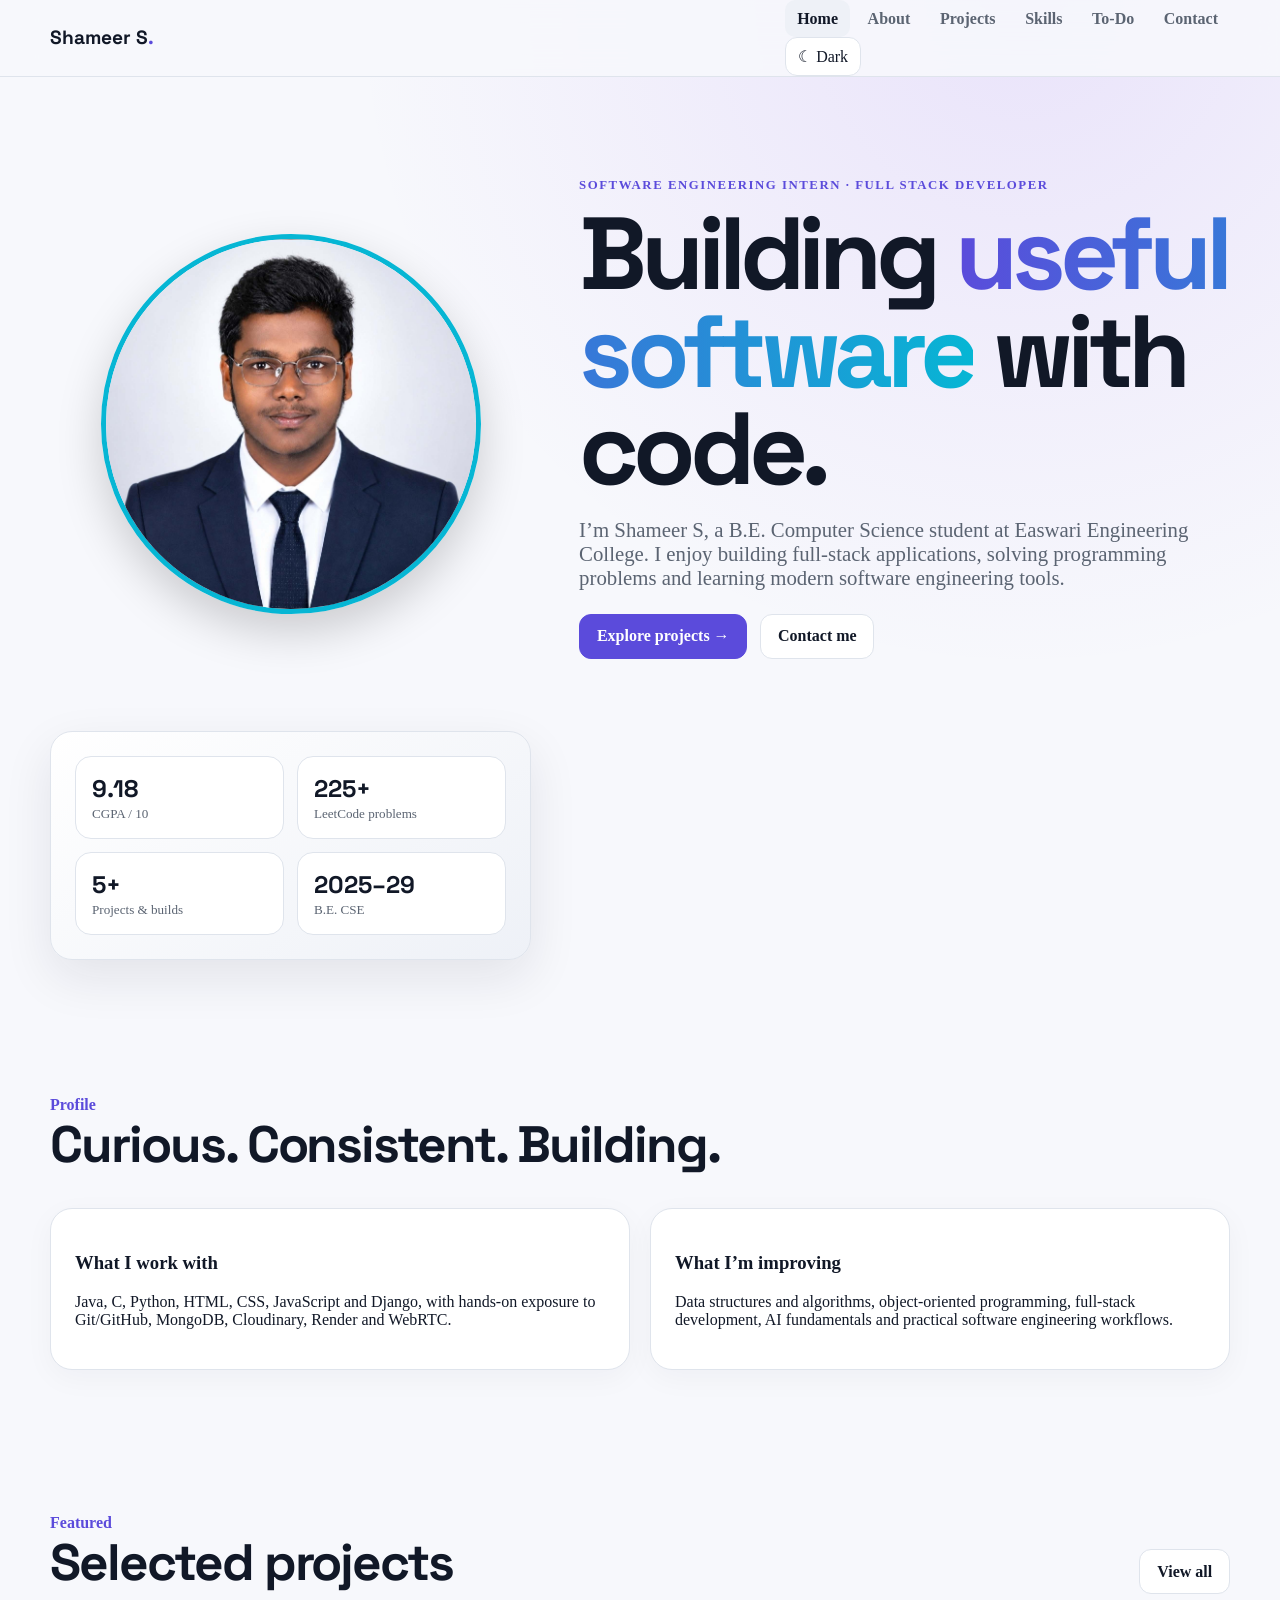
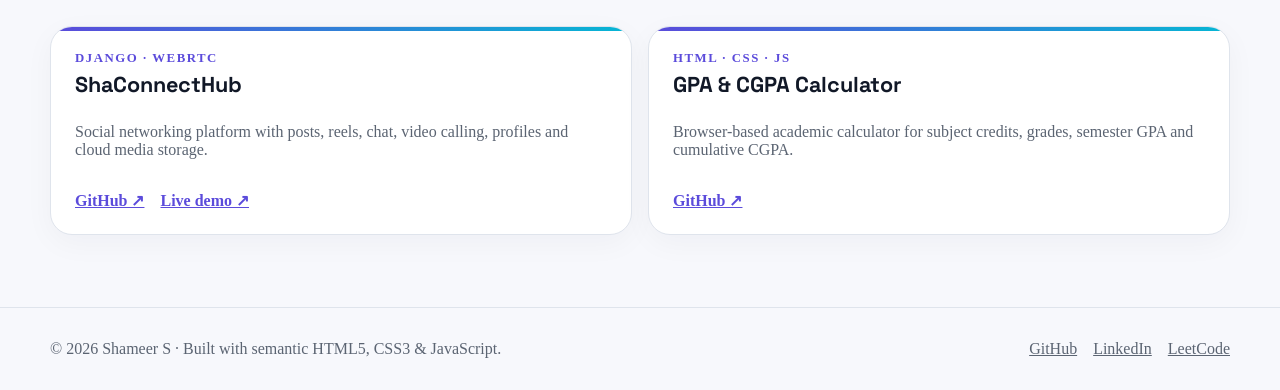
==== commit 2d53547c: "Add JavaScript To-Do List application" ====
--- a/index.html
+++ b/index.html
@@ -1 +1 @@
-<!doctype html><html lang="en"><head><meta charset="utf-8"><meta name="viewport" content="width=device-width,initial-scale=1"><title>Shameer S | Software Engineering Portfolio</title><meta name="description" content="Portfolio of Shameer S, B.E. Computer Science student and aspiring software engineer, showcasing full-stack projects, skills, certifications and coding practice."><meta name="author" content="Shameer S"><meta name="theme-color" content="#5b4bdb"><link rel="canonical" href="https://shameer-01-sharfu.github.io/my-portfolio/"><meta property="og:title" content="Shameer S | Software Engineering Portfolio"><meta property="og:description" content="Portfolio of Shameer S, B.E. Computer Science student and aspiring software engineer, showcasing full-stack projects, skills, certifications and coding practice."><meta property="og:type" content="website"><link rel="stylesheet" href="assets/style.css"><script type="application/ld+json">{"@context":"https://schema.org","@type":"Person","name":"Shameer S","jobTitle":"Software Engineering Student","url":"https://shameer-01-sharfu.github.io/my-portfolio/","sameAs":["https://github.com/Shameer-01-sharfu","https://linkedin.com/in/shameer-s-189605381","https://leetcode.com/u/Shameer1"]}</script></head><a class="skip" href="#main-content">Skip to content</a><header class="site-header"><div class="container nav"><a class="brand" href="index.html">Shameer S<span>.</span></a><div class="nav-actions"><button class="nav-toggle" aria-controls="primary-navigation" aria-expanded="false" aria-label="Open navigation">☰</button><nav id="primary-navigation" aria-label="Primary navigation"><ul class="nav-list"><li><a href="index.html" aria-current="page">Home</a></li><li><a href="about.html">About</a></li><li><a href="projects.html">Projects</a></li><li><a href="skills.html">Skills</a></li><li><a href="contact.html">Contact</a></li></ul></nav><button class="theme-toggle" type="button" data-theme-toggle aria-label="Switch theme">☾ Dark</button></div></div></header><main id="main-content"><section class="hero"><div class="container hero-grid"><div class="profile-photo-wrap"><img src="assets/profile.jpg" alt="Shameer S - Software Engineering Student" class="profile-photo"></div><div><p class="eyebrow">Software Engineering Intern · Full Stack Developer</p><h1>Building <span>useful software</span> with code.</h1><p class="lead">I’m Shameer S, a B.E. Computer Science student at Easwari Engineering College. I enjoy building full-stack applications, solving programming problems and learning modern software engineering tools.</p><div class="actions"><a class="btn btn-primary" href="projects.html">Explore projects →</a><a class="btn btn-secondary" href="contact.html">Contact me</a></div></div><aside class="hero-card" aria-label="Quick facts"><div class="stats"><div class="stat"><strong>9.18</strong><span>CGPA / 10</span></div><div class="stat"><strong>225+</strong><span>LeetCode problems</span></div><div class="stat"><strong>5+</strong><span>Projects & builds</span></div><div class="stat"><strong>2025–29</strong><span>B.E. CSE</span></div></div></aside></div></section><section><div class="container"><div class="section-head"><div><span class="section-kicker">Profile</span><h2>Curious. Consistent. Building.</h2></div></div><div class="about-grid"><article class="card"><h3>What I work with</h3><p>Java, C, Python, HTML, CSS, JavaScript and Django, with hands-on exposure to Git/GitHub, MongoDB, Cloudinary, Render and WebRTC.</p></article><article class="card"><h3>What I’m improving</h3><p>Data structures and algorithms, object-oriented programming, full-stack development, AI fundamentals and practical software engineering workflows.</p></article></div></div></section><section><div class="container"><div class="section-head"><div><span class="section-kicker">Featured</span><h2>Selected projects</h2></div><a class="btn btn-secondary" href="projects.html">View all</a></div><div class="projects-grid"><article class="card project"><span class="eyebrow">Django · WebRTC</span><h3>ShaConnectHub</h3><p>Social networking platform with posts, reels, chat, video calling, profiles and cloud media storage.</p><div class="links"><a href="https://github.com/Shameer-01-sharfu/ConnectHub">GitHub ↗</a><a href="https://connecthub-ek31.onrender.com">Live demo ↗</a></div></article><article class="card project"><span class="eyebrow">HTML · CSS · JS</span><h3>GPA & CGPA Calculator</h3><p>Browser-based academic calculator for subject credits, grades, semester GPA and cumulative CGPA.</p><div class="links"><a href="https://github.com/Shameer-01-sharfu/ShaCalc">GitHub ↗</a></div></article></div></div></section></main><footer class="footer"><div class="container footer-row"><span>© <span data-year>2026</span> Shameer S · Built with semantic HTML5, CSS3 & JavaScript.</span><div class="footer-links"><a href="https://github.com/Shameer-01-sharfu">GitHub</a><a href="https://linkedin.com/in/shameer-s-189605381">LinkedIn</a><a href="https://leetcode.com/u/Shameer1">LeetCode</a></div></div></footer><script src="assets/script.js"></script></body></html>+<!doctype html><html lang="en"><head><meta charset="utf-8"><meta name="viewport" content="width=device-width,initial-scale=1"><title>Shameer S | Software Engineering Portfolio</title><meta name="description" content="Portfolio of Shameer S, B.E. Computer Science student and aspiring software engineer, showcasing full-stack projects, skills, certifications and coding practice."><meta name="author" content="Shameer S"><meta name="theme-color" content="#5b4bdb"><link rel="canonical" href="https://shameer-01-sharfu.github.io/my-portfolio/"><meta property="og:title" content="Shameer S | Software Engineering Portfolio"><meta property="og:description" content="Portfolio of Shameer S, B.E. Computer Science student and aspiring software engineer, showcasing full-stack projects, skills, certifications and coding practice."><meta property="og:type" content="website"><link rel="stylesheet" href="assets/style.css"><script type="application/ld+json">{"@context":"https://schema.org","@type":"Person","name":"Shameer S","jobTitle":"Software Engineering Student","url":"https://shameer-01-sharfu.github.io/my-portfolio/","sameAs":["https://github.com/Shameer-01-sharfu","https://linkedin.com/in/shameer-s-189605381","https://leetcode.com/u/Shameer1"]}</script></head><a class="skip" href="#main-content">Skip to content</a><header class="site-header"><div class="container nav"><a class="brand" href="index.html">Shameer S<span>.</span></a><div class="nav-actions"><button class="nav-toggle" aria-controls="primary-navigation" aria-expanded="false" aria-label="Open navigation">☰</button><nav id="primary-navigation" aria-label="Primary navigation"><ul class="nav-list"><li><a href="index.html" aria-current="page">Home</a></li><li><a href="about.html">About</a></li><li><a href="projects.html">Projects</a></li><li><a href="skills.html">Skills</a></li><li><a href="todo.html">To-Do</a></li><li><a href="contact.html">Contact</a></li></ul></nav><button class="theme-toggle" type="button" data-theme-toggle aria-label="Switch theme">☾ Dark</button></div></div></header><main id="main-content"><section class="hero"><div class="container hero-grid"><div class="profile-photo-wrap"><img src="assets/profile.jpg" alt="Shameer S - Software Engineering Student" class="profile-photo"></div><div><p class="eyebrow">Software Engineering Intern · Full Stack Developer</p><h1>Building <span>useful software</span> with code.</h1><p class="lead">I’m Shameer S, a B.E. Computer Science student at Easwari Engineering College. I enjoy building full-stack applications, solving programming problems and learning modern software engineering tools.</p><div class="actions"><a class="btn btn-primary" href="projects.html">Explore projects →</a><a class="btn btn-secondary" href="contact.html">Contact me</a></div></div><aside class="hero-card" aria-label="Quick facts"><div class="stats"><div class="stat"><strong>9.18</strong><span>CGPA / 10</span></div><div class="stat"><strong>225+</strong><span>LeetCode problems</span></div><div class="stat"><strong>5+</strong><span>Projects & builds</span></div><div class="stat"><strong>2025–29</strong><span>B.E. CSE</span></div></div></aside></div></section><section><div class="container"><div class="section-head"><div><span class="section-kicker">Profile</span><h2>Curious. Consistent. Building.</h2></div></div><div class="about-grid"><article class="card"><h3>What I work with</h3><p>Java, C, Python, HTML, CSS, JavaScript and Django, with hands-on exposure to Git/GitHub, MongoDB, Cloudinary, Render and WebRTC.</p></article><article class="card"><h3>What I’m improving</h3><p>Data structures and algorithms, object-oriented programming, full-stack development, AI fundamentals and practical software engineering workflows.</p></article></div></div></section><section><div class="container"><div class="section-head"><div><span class="section-kicker">Featured</span><h2>Selected projects</h2></div><a class="btn btn-secondary" href="projects.html">View all</a></div><div class="projects-grid"><article class="card project"><span class="eyebrow">Django · WebRTC</span><h3>ShaConnectHub</h3><p>Social networking platform with posts, reels, chat, video calling, profiles and cloud media storage.</p><div class="links"><a href="https://github.com/Shameer-01-sharfu/ConnectHub">GitHub ↗</a><a href="https://connecthub-ek31.onrender.com">Live demo ↗</a></div></article><article class="card project"><span class="eyebrow">HTML · CSS · JS</span><h3>GPA & CGPA Calculator</h3><p>Browser-based academic calculator for subject credits, grades, semester GPA and cumulative CGPA.</p><div class="links"><a href="https://github.com/Shameer-01-sharfu/ShaCalc">GitHub ↗</a></div></article></div></div></section></main><footer class="footer"><div class="container footer-row"><span>© <span data-year>2026</span> Shameer S · Built with semantic HTML5, CSS3 & JavaScript.</span><div class="footer-links"><a href="https://github.com/Shameer-01-sharfu">GitHub</a><a href="https://linkedin.com/in/shameer-s-189605381">LinkedIn</a><a href="https://leetcode.com/u/Shameer1">LeetCode</a></div></div></footer><script src="assets/script.js"></script></body></html>
--- a/assets/style.css
+++ b/assets/style.css
@@ -1,187 +1,177 @@
 @import url('https://fonts.googleapis.com/css2?family=Inter:wght@400;500;600;700;800&family=Space+Grotesk:wght@500;600;700&display=swap');
-
-:root {
-    color-scheme: light;
-    --bg: #f7f8fc;
-    --surface: #ffffff;
-    --surface-2: #eef1f7;
-    --text: #111827;
-    --muted: #5b6472;
-    --line: #dfe4ec;
-    --brand: #5b4bdb;
-    --brand-2: #7c3aed;
-    --accent: #06b6d4;
-    --focus: #f59e0b;
-    --shadow: 0 18px 50px rgba(17, 24, 39, .09);
-    --radius: 22px;
-    --max: 1180px;
-}
-
-[data-theme="dark"] {
-    color-scheme: dark;
-    --bg: #0b1020;
-    --surface: #121a2d;
-    --surface-2: #1a243b;
-    --text: #f4f7fb;
-    --muted: #aab5c7;
-    --line: #2b3852;
-    --brand: #9b8cff;
-    --brand-2: #c084fc;
-    --accent: #22d3ee;
-    --focus: #fbbf24;
-    --shadow: 0 18px 55px rgba(0, 0, 0, .28);
-}
-
-* {
-    box-sizing: border-box;
-}
-
-html {
-    scroll-behavior: smooth;
-}
-
-body {
-    margin: 0;
-    background:
-        radial-gradient(
-            circle at 80% 0%,
-            rgba(124, 58, 237, .11),
-            transparent 30%
-        ),
-        var(--bg);
+:root{color-scheme:light;--bg:#f7f8fc;--surface:#fff;--surface-2:#eef1f7;--text:#111827;--muted:#5b6472;--line:#dfe4ec;--brand:#5b4bdb;--brand-2:#7c3aed;--accent:#06b6d4;--focus:#f59e0b;--shadow:0 18px 50px rgba(17,24,39,.09);--radius:22px;--max:1180px}
+[data-theme=dark]{color-scheme:dark;--bg:#0b1020;--surface:#121a2d;--surface-2:#1a243b;--text:#f4f7fb;--muted:#aab5c7;--line:#2b3852;--brand:#9b8cff;--brand-2:#c084fc;--accent:#22d3ee;--focus:#fbbf24;--shadow:0 18px 55px rgba(0,0,0,.28)}
+*{box-sizing:border-box}html{scroll-behavior:smooth}body{margin:0;background:radial-gradient(circle at 80% 0%,rgba(124,58,237,.11),transparent 30%),var(--bg);color:var(--text);font-family:Inter,system-ui,sans-serif;line-height:1.65}body,button,input,textarea{font:inherit}a{color:inherit}img{max-width:100%;display:block}.skip{position:fixed;left:1rem;top:-5rem;padding:.75rem 1rem;background:var(--text);color:var(--bg);z-index:100;border-radius:10px}.skip:focus{top:1rem}.container{width:min(var(--max),calc(100% - 2rem));margin:auto}.site-header{position:sticky;top:0;z-index:50;background:color-mix(in srgb,var(--bg) 86%,transparent);backdrop-filter:blur(16px);border-bottom:1px solid var(--line)}.nav{min-height:72px;display:flex;align-items:center;justify-content:space-between;gap:1rem}.brand{font-family:'Space Grotesk';font-weight:800;text-decoration:none;font-size:1.2rem}.brand span{color:var(--brand)}.nav-toggle{display:none;border:1px solid var(--line);background:var(--surface);color:var(--text);border-radius:12px;padding:.55rem}.nav-list{display:flex;align-items:center;gap:.35rem;list-style:none;padding:0;margin:0}.nav-list a{display:block;text-decoration:none;padding:.6rem .75rem;border-radius:10px;color:var(--muted);font-weight:600}.nav-list a:hover,.nav-list a[aria-current=page]{color:var(--text);background:var(--surface-2)}.theme-toggle{border:1px solid var(--line);background:var(--surface);color:var(--text);border-radius:12px;padding:.55rem .75rem;cursor:pointer}.hero{padding:5.5rem 0 4rem}.hero-grid{display:grid;grid-template-columns:1.35fr .65fr;gap:3rem;align-items:center}.eyebrow{color:var(--brand);font-weight:800;text-transform:uppercase;letter-spacing:.12em;font-size:.8rem}.hero h1{font:800 clamp(3rem,8vw,6.5rem)/.95 'Space Grotesk';margin:.5rem 0 1.2rem;letter-spacing:-.06em}.hero h1 span{background:linear-gradient(90deg,var(--brand),var(--accent));-webkit-background-clip:text;background-clip:text;color:transparent}.lead{font-size:clamp(1.05rem,2vw,1.3rem);color:var(--muted);max-width:65ch}.actions{display:flex;flex-wrap:wrap;gap:.8rem;margin:1.5rem 0}.btn{display:inline-flex;align-items:center;justify-content:center;gap:.45rem;padding:.78rem 1.05rem;border-radius:12px;border:1px solid var(--line);text-decoration:none;font-weight:700;cursor:pointer}.btn-primary{background:var(--brand);border-color:var(--brand);color:#fff}.btn-secondary{background:var(--surface)}.hero-card{background:linear-gradient(145deg,var(--surface),var(--surface-2));border:1px solid var(--line);box-shadow:var(--shadow);padding:1.5rem;border-radius:var(--radius)}.stats{display:grid;grid-template-columns:repeat(2,1fr);gap:.8rem}.stat{padding:1rem;border:1px solid var(--line);border-radius:16px;background:var(--surface)}.stat strong{display:block;font:700 1.5rem 'Space Grotesk'}.stat span{font-size:.82rem;color:var(--muted)}section{padding:4.5rem 0}.section-head{display:flex;justify-content:space-between;gap:1rem;align-items:end;margin-bottom:2rem}.section-kicker{color:var(--brand);font-weight:800}.section-head h2{font:700 clamp(2rem,4vw,3.2rem)/1 'Space Grotesk';margin:.35rem 0;letter-spacing:-.04em}.section-head p{color:var(--muted);margin:0}.about-grid{display:grid;grid-template-columns:1fr 1fr;gap:1.25rem}.card{background:var(--surface);border:1px solid var(--line);border-radius:var(--radius);padding:1.5rem;box-shadow:0 8px 30px rgba(17,24,39,.04)}.grid-2{display:grid;grid-template-columns:repeat(2,1fr);gap:1rem}.skill-grid{display:grid;grid-template-columns:repeat(2,1fr);gap:1rem}.skill h3{font:700 1.1rem 'Space Grotesk';margin-top:0}.chips{display:flex;flex-wrap:wrap;gap:.5rem;list-style:none;padding:0;margin:1rem 0 0}.chips li{padding:.4rem .65rem;border-radius:999px;background:var(--surface-2);color:var(--muted);font-size:.85rem;font-weight:600}.projects-grid{display:grid;grid-template-columns:repeat(2,1fr);gap:1rem}.project{display:flex;flex-direction:column;min-height:100%;position:relative;overflow:hidden}.project::before{content:'';height:4px;background:linear-gradient(90deg,var(--brand),var(--accent));position:absolute;inset:0 0 auto}.project h3{font:700 1.35rem 'Space Grotesk';margin:.3rem 0 .6rem}.project p{color:var(--muted)}.project .links{margin-top:auto;padding-top:1rem;display:flex;gap:1rem}.project .links a{color:var(--brand);font-weight:700}.timeline{display:grid;gap:1rem}.timeline-item{display:grid;grid-template-columns:130px 1fr;gap:1.5rem;padding:1.2rem 0;border-bottom:1px solid var(--line)}.timeline-item time{font-weight:700;color:var(--brand)}.cert-grid{display:grid;grid-template-columns:repeat(3,1fr);gap:1rem}.cert h3{font:700 1.1rem 'Space Grotesk';margin-top:0}.cert p{color:var(--muted);margin-bottom:0}.contact-grid{display:grid;grid-template-columns:.8fr 1.2fr;gap:1rem}.contact-list{list-style:none;padding:0;margin:0;display:grid;gap:.8rem}.contact-list a{color:var(--brand);font-weight:600}.form{display:grid;gap:1rem}.field label{display:block;font-weight:700;margin-bottom:.35rem}.field input,.field textarea,.field select{width:100%;padding:.8rem .9rem;border:1px solid var(--line);border-radius:12px;background:var(--bg);color:var(--text);outline:none}.field input:focus,.field textarea:focus,.field select:focus,.btn:focus,.nav a:focus,.theme-toggle:focus{outline:3px solid color-mix(in srgb,var(--focus) 45%,transparent);outline-offset:2px}.error{color:#dc2626;font-size:.85rem;min-height:1.3em}.footer{border-top:1px solid var(--line);padding:2rem 0;color:var(--muted)}.footer-row{display:flex;justify-content:space-between;gap:1rem;flex-wrap:wrap}.footer-links{display:flex;gap:1rem}.note{border-left:4px solid var(--brand);padding:1rem 1.1rem;background:var(--surface-2);border-radius:0 12px 12px 0;color:var(--muted)}
+@media (max-width:850px){.hero-grid,.about-grid,.contact-grid{grid-template-columns:1fr}.projects-grid,.cert-grid{grid-template-columns:1fr 1fr}.hero{padding-top:4rem}.nav-toggle{display:block}.nav-list{position:absolute;left:1rem;right:1rem;top:66px;display:none;flex-direction:column;align-items:stretch;background:var(--surface);border:1px solid var(--line);border-radius:16px;padding:.5rem;box-shadow:var(--shadow)}.nav-list.open{display:flex}.nav-list a{text-align:center}.nav-actions{display:flex;align-items:center;gap:.4rem}}
+@media (max-width:600px){.container{width:min(var(--max),calc(100% - 1.2rem))}.hero h1{font-size:clamp(3rem,17vw,5rem)}.stats,.grid-2,.skill-grid,.projects-grid,.cert-grid{grid-template-columns:1fr}.section-head{display:block}.timeline-item{grid-template-columns:1fr;gap:.3rem}.hero-card{padding:1rem}.actions .btn{width:100%}section{padding:3.5rem 0}}
+@media (prefers-reduced-motion:reduce){html{scroll-behavior:auto}*,*::before,*::after{transition:none!important;animation:none!important}}
+@media print{.site-header,.actions,.theme-toggle,.nav-toggle,.footer-links,.form{display:none!important}body{background:#fff;color:#000}.card{box-shadow:none}}
+
+/* Thiranex internship highlight */
+.internship-badge{
+  display:inline-flex;
+  align-items:center;
+  gap:.45rem;
+  margin:.75rem 0;
+  padding:.5rem .85rem;
+  border:1px solid var(--border, #cbd5e1);
+  border-radius:999px;
+  background:var(--surface, rgba(255,255,255,.08));
+  color:var(--text, inherit);
+  font-weight:700;
+  font-size:.9rem;
+}
+
+
+.profile-photo-wrap{display:flex;justify-content:center;margin:1.5rem auto;position:relative;z-index:1}.profile-photo{width:180px;height:180px;object-fit:cover;border-radius:50%;border:4px solid var(--accent);display:block;box-shadow:0 12px 30px rgba(0,0,0,.15)}
+@media (max-width:600px){.profile-photo{width:140px;height:140px}}
+
+
+/* To-Do List Application */
+.todo-toolbar {
+    display: flex;
+    flex-wrap: wrap;
+    gap: .7rem;
+    margin-bottom: 1rem;
+}
+
+.todo-form {
+    display: grid;
+    grid-template-columns: 1fr auto;
+    gap: .7rem;
+    margin-bottom: 1rem;
+}
+
+.todo-form input {
+    width: 100%;
+    padding: .85rem 1rem;
+    border: 1px solid var(--line);
+    border-radius: 12px;
+    background: var(--bg);
     color: var(--text);
-    font-family: Inter, system-ui, sans-serif;
-    line-height: 1.65;
-}
-
-body,
-button,
-input,
-textarea,
-select {
-    font: inherit;
-}
-
-a {
-    color: inherit;
-}
-
-img {
-    max-width: 100%;
-    display: block;
-}
-
-/* Skip Link */
-
-.skip {
-    position: fixed;
-    left: 1rem;
-    top: -5rem;
-    padding: .75rem 1rem;
-    background: var(--text);
-    color: var(--bg);
-    z-index: 100;
-    border-radius: 10px;
-}
-
-.skip:focus {
-    top: 1rem;
-}
-
-/* Container */
-
-.container {
-    width: min(var(--max), calc(100% - 2rem));
-    margin: auto;
-}
-
-/* Header */
-
-.site-header {
-    position: sticky;
-    top: 0;
-    z-index: 50;
-    background: color-mix(in srgb, var(--bg) 86%, transparent);
-    backdrop-filter: blur(16px);
-    border-bottom: 1px solid var(--line);
-}
-
-.nav {
-    min-height: 72px;
-    display: flex;
+    outline: none;
+}
+
+.todo-form input:focus {
+    outline: 3px solid color-mix(in srgb, var(--focus) 45%, transparent);
+    outline-offset: 2px;
+}
+
+.filter-btn {
+    border: 1px solid var(--line);
+    background: var(--surface);
+    color: var(--muted);
+    border-radius: 999px;
+    padding: .55rem .9rem;
+    cursor: pointer;
+    font-weight: 700;
+}
+
+.filter-btn:hover,
+.filter-btn.active {
+    background: var(--brand);
+    border-color: var(--brand);
+    color: #fff;
+}
+
+.todo-list {
+    display: grid;
+    gap: .7rem;
+    list-style: none;
+    padding: 0;
+    margin: 1rem 0 0;
+}
+
+.todo-item {
+    display: grid;
+    grid-template-columns: auto 1fr auto;
     align-items: center;
+    gap: .75rem;
+    padding: .85rem 1rem;
+    border: 1px solid var(--line);
+    border-radius: 14px;
+    background: var(--surface);
+}
+
+.todo-item.completed .todo-text {
+    text-decoration: line-through;
+    color: var(--muted);
+}
+
+.todo-check {
+    width: 1.1rem;
+    height: 1.1rem;
+    accent-color: var(--brand);
+    cursor: pointer;
+}
+
+.todo-text {
+    overflow-wrap: anywhere;
+}
+
+.todo-actions {
+    display: flex;
+    gap: .45rem;
+}
+
+.todo-action {
+    border: 1px solid var(--line);
+    background: var(--surface-2);
+    color: var(--text);
+    border-radius: 9px;
+    padding: .4rem .6rem;
+    cursor: pointer;
+    font-weight: 700;
+}
+
+.todo-action:hover {
+    background: var(--brand);
+    color: #fff;
+    border-color: var(--brand);
+}
+
+.todo-empty {
+    text-align: center;
+    color: var(--muted);
+    padding: 2rem 1rem;
+    border: 1px dashed var(--line);
+    border-radius: 14px;
+}
+
+.todo-meta {
+    display: flex;
     justify-content: space-between;
     gap: 1rem;
-}
-
-.brand {
-    font-family: 'Space Grotesk', sans-serif;
-    font-weight: 800;
-    text-decoration: none;
-    font-size: 1.2rem;
-}
-
-.brand span {
+    flex-wrap: wrap;
+    margin-top: 1rem;
+    color: var(--muted);
+    font-size: .9rem;
+}
+
+.todo-status {
+    min-height: 1.5rem;
     color: var(--brand);
-}
-
-.nav-toggle {
-    display: none;
-    border: 1px solid var(--line);
-    background: var(--surface);
-    color: var(--text);
-    border-radius: 12px;
-    padding: .55rem;
-    cursor: pointer;
-}
-
-.nav-list {
-    display: flex;
-    align-items: center;
-    gap: .35rem;
-    list-style: none;
-    padding: 0;
-    margin: 0;
-}
-
-.nav-list a {
-    display: block;
-    text-decoration: none;
-    padding: .6rem .75rem;
-    border-radius: 10px;
-    color: var(--muted);
     font-weight: 600;
 }
 
-.nav-list a:hover,
-.nav-list a[aria-current="page"] {
-    color: var(--text);
-    background: var(--surface-2);
-}
-
-.theme-toggle {
-    border: 1px solid var(--line);
-    background: var(--surface);
-    color: var(--text);
-    border-radius: 12px;
-    padding: .55rem .75rem;
-    cursor: pointer;
-}
-
-/* Hero */
-
-.hero {
-    padding: 5.5rem 0 4rem;
-}
-
+@media (max-width: 600px) {
+    .todo-form {
+        grid-template-columns: 1fr;
+    }
+
+    .todo-item {
+        grid-template-columns: auto 1fr;
+    }
+
+    .todo-actions {
+        grid-column: 2;
+    }
+}
+
+/* Current circular profile presentation */
 .hero-grid {
-    display: grid;
     grid-template-columns: .85fr 1.15fr;
-    gap: 3.5rem;
-    align-items: center;
-}
-
-/* Circular Profile Photo */
+}
 
 .profile-photo-wrap {
     display: flex;
@@ -198,553 +188,23 @@
     max-width: 100%;
     object-fit: cover;
     object-position: center;
+    aspect-ratio: 1 / 1;
     border-radius: 50%;
     border: 5px solid var(--accent);
-    display: block;
-    aspect-ratio: 1 / 1;
     box-shadow: 0 18px 45px rgba(0, 0, 0, .18);
 }
 
-.eyebrow {
-    color: var(--brand);
-    font-weight: 800;
-    text-transform: uppercase;
-    letter-spacing: .12em;
-    font-size: .8rem;
-}
-
-.hero h1 {
-    font: 800 clamp(3rem, 8vw, 6.5rem) / .95 'Space Grotesk', sans-serif;
-    margin: .5rem 0 1.2rem;
-    letter-spacing: -.06em;
-}
-
-.hero h1 span {
-    background: linear-gradient(
-        90deg,
-        var(--brand),
-        var(--accent)
-    );
-    -webkit-background-clip: text;
-    background-clip: text;
-    color: transparent;
-}
-
-.lead {
-    font-size: clamp(1.05rem, 2vw, 1.3rem);
-    color: var(--muted);
-    max-width: 65ch;
-}
-
-/* Buttons */
-
-.actions {
-    display: flex;
-    flex-wrap: wrap;
-    gap: .8rem;
-    margin: 1.5rem 0;
-}
-
-.btn {
-    display: inline-flex;
-    align-items: center;
-    justify-content: center;
-    gap: .45rem;
-    padding: .78rem 1.05rem;
-    border-radius: 12px;
-    border: 1px solid var(--line);
-    text-decoration: none;
-    font-weight: 700;
-    cursor: pointer;
-}
-
-.btn-primary {
-    background: var(--brand);
-    border-color: var(--brand);
-    color: #ffffff;
-}
-
-.btn-secondary {
-    background: var(--surface);
-}
-
-/* Hero Card */
-
-.hero-card {
-    grid-column: 1 / -1;
-    background: linear-gradient(
-        145deg,
-        var(--surface),
-        var(--surface-2)
-    );
-    border: 1px solid var(--line);
-    box-shadow: var(--shadow);
-    padding: 1.5rem;
-    border-radius: var(--radius);
-}
-
-/* Stats */
-
-.stats {
-    display: grid;
-    grid-template-columns: repeat(4, 1fr);
-    gap: .8rem;
-}
-
-.stat {
-    padding: 1rem;
-    border: 1px solid var(--line);
-    border-radius: 16px;
-    background: var(--surface);
-}
-
-.stat strong {
-    display: block;
-    font: 700 1.5rem 'Space Grotesk', sans-serif;
-}
-
-.stat span {
-    font-size: .82rem;
-    color: var(--muted);
-}
-
-/* Sections */
-
-section {
-    padding: 4.5rem 0;
-}
-
-.section-head {
-    display: flex;
-    justify-content: space-between;
-    gap: 1rem;
-    align-items: end;
-    margin-bottom: 2rem;
-}
-
-.section-kicker {
-    color: var(--brand);
-    font-weight: 800;
-}
-
-.section-head h2 {
-    font: 700 clamp(2rem, 4vw, 3.2rem) / 1 'Space Grotesk', sans-serif;
-    margin: .35rem 0;
-    letter-spacing: -.04em;
-}
-
-.section-head p {
-    color: var(--muted);
-    margin: 0;
-}
-
-/* Cards */
-
-.card {
-    background: var(--surface);
-    border: 1px solid var(--line);
-    border-radius: var(--radius);
-    padding: 1.5rem;
-    box-shadow: 0 8px 30px rgba(17, 24, 39, .04);
-}
-
-.about-grid {
-    display: grid;
-    grid-template-columns: 1fr 1fr;
-    gap: 1.25rem;
-}
-
-.grid-2 {
-    display: grid;
-    grid-template-columns: repeat(2, 1fr);
-    gap: 1rem;
-}
-
-/* Skills */
-
-.skill-grid {
-    display: grid;
-    grid-template-columns: repeat(2, 1fr);
-    gap: 1rem;
-}
-
-.skill h3 {
-    font: 700 1.1rem 'Space Grotesk', sans-serif;
-    margin-top: 0;
-}
-
-.chips {
-    display: flex;
-    flex-wrap: wrap;
-    gap: .5rem;
-    list-style: none;
-    padding: 0;
-    margin: 1rem 0 0;
-}
-
-.chips li {
-    padding: .4rem .65rem;
-    border-radius: 999px;
-    background: var(--surface-2);
-    color: var(--muted);
-    font-size: .85rem;
-    font-weight: 600;
-}
-
-/* Projects */
-
-.projects-grid {
-    display: grid;
-    grid-template-columns: repeat(2, 1fr);
-    gap: 1rem;
-}
-
-.project {
-    display: flex;
-    flex-direction: column;
-    min-height: 100%;
-    position: relative;
-    overflow: hidden;
-}
-
-.project::before {
-    content: '';
-    height: 4px;
-    background: linear-gradient(
-        90deg,
-        var(--brand),
-        var(--accent)
-    );
-    position: absolute;
-    inset: 0 0 auto;
-}
-
-.project h3 {
-    font: 700 1.35rem 'Space Grotesk', sans-serif;
-    margin: .3rem 0 .6rem;
-}
-
-.project p {
-    color: var(--muted);
-}
-
-.project .links {
-    margin-top: auto;
-    padding-top: 1rem;
-    display: flex;
-    gap: 1rem;
-}
-
-.project .links a {
-    color: var(--brand);
-    font-weight: 700;
-}
-
-/* Timeline */
-
-.timeline {
-    display: grid;
-    gap: 1rem;
-}
-
-.timeline-item {
-    display: grid;
-    grid-template-columns: 130px 1fr;
-    gap: 1.5rem;
-    padding: 1.2rem 0;
-    border-bottom: 1px solid var(--line);
-}
-
-.timeline-item time {
-    font-weight: 700;
-    color: var(--brand);
-}
-
-/* Certificates */
-
-.cert-grid {
-    display: grid;
-    grid-template-columns: repeat(3, 1fr);
-    gap: 1rem;
-}
-
-.cert h3 {
-    font: 700 1.1rem 'Space Grotesk', sans-serif;
-    margin-top: 0;
-}
-
-.cert p {
-    color: var(--muted);
-    margin-bottom: 0;
-}
-
-/* Contact */
-
-.contact-grid {
-    display: grid;
-    grid-template-columns: .8fr 1.2fr;
-    gap: 1rem;
-}
-
-.contact-list {
-    list-style: none;
-    padding: 0;
-    margin: 0;
-    display: grid;
-    gap: .8rem;
-}
-
-.contact-list a {
-    color: var(--brand);
-    font-weight: 600;
-}
-
-.form {
-    display: grid;
-    gap: 1rem;
-}
-
-.field label {
-    display: block;
-    font-weight: 700;
-    margin-bottom: .35rem;
-}
-
-.field input,
-.field textarea,
-.field select {
-    width: 100%;
-    padding: .8rem .9rem;
-    border: 1px solid var(--line);
-    border-radius: 12px;
-    background: var(--bg);
-    color: var(--text);
-    outline: none;
-}
-
-.field input:focus,
-.field textarea:focus,
-.field select:focus,
-.btn:focus,
-.nav a:focus,
-.theme-toggle:focus,
-.nav-toggle:focus {
-    outline: 3px solid color-mix(
-        in srgb,
-        var(--focus) 45%,
-        transparent
-    );
-    outline-offset: 2px;
-}
-
-.error {
-    color: #dc2626;
-    font-size: .85rem;
-    min-height: 1.3em;
-}
-
-/* Footer */
-
-.footer {
-    border-top: 1px solid var(--line);
-    padding: 2rem 0;
-    color: var(--muted);
-}
-
-.footer-row {
-    display: flex;
-    justify-content: space-between;
-    gap: 1rem;
-    flex-wrap: wrap;
-}
-
-.footer-links {
-    display: flex;
-    gap: 1rem;
-}
-
-/* Note */
-
-.note {
-    border-left: 4px solid var(--brand);
-    padding: 1rem 1.1rem;
-    background: var(--surface-2);
-    border-radius: 0 12px 12px 0;
-    color: var(--muted);
-}
-
-/* Thiranex Internship */
-
-.internship-badge {
-    display: inline-flex;
-    align-items: center;
-    gap: .45rem;
-    margin: .75rem 0;
-    padding: .5rem .85rem;
-    border: 1px solid var(--line);
-    border-radius: 999px;
-    background: var(--surface);
-    color: var(--text);
-    font-weight: 700;
-    font-size: .9rem;
-}
-
-/* Tablet */
-
 @media (max-width: 850px) {
-
-    .hero-grid,
-    .about-grid,
-    .contact-grid {
-        grid-template-columns: 1fr;
-    }
-
     .profile-photo {
         width: 320px;
         height: 320px;
     }
-
-    .hero-card {
-        grid-column: auto;
-    }
-
-    .stats {
-        grid-template-columns: repeat(2, 1fr);
-    }
-
-    .projects-grid,
-    .cert-grid {
-        grid-template-columns: 1fr 1fr;
-    }
-
-    .hero {
-        padding-top: 4rem;
-    }
-
-    .nav-toggle {
-        display: block;
-    }
-
-    .nav-list {
-        position: absolute;
-        left: 1rem;
-        right: 1rem;
-        top: 66px;
-        display: none;
-        flex-direction: column;
-        align-items: stretch;
-        background: var(--surface);
-        border: 1px solid var(--line);
-        border-radius: 16px;
-        padding: .5rem;
-        box-shadow: var(--shadow);
-    }
-
-    .nav-list.open {
-        display: flex;
-    }
-
-    .nav-list a {
-        text-align: center;
-    }
-
-    .nav-actions {
-        display: flex;
-        align-items: center;
-        gap: .4rem;
-    }
-}
-
-/* Mobile */
+}
 
 @media (max-width: 600px) {
-
-    .container {
-        width: min(
-            var(--max),
-            calc(100% - 1.2rem)
-        );
-    }
-
-    .hero h1 {
-        font-size: clamp(
-            3rem,
-            17vw,
-            5rem
-        );
-    }
-
     .profile-photo {
         width: 260px;
         height: 260px;
         border-width: 4px;
     }
-
-    .stats,
-    .grid-2,
-    .skill-grid,
-    .projects-grid,
-    .cert-grid {
-        grid-template-columns: 1fr;
-    }
-
-    .section-head {
-        display: block;
-    }
-
-    .timeline-item {
-        grid-template-columns: 1fr;
-        gap: .3rem;
-    }
-
-    .hero-card {
-        padding: 1rem;
-    }
-
-    .actions .btn {
-        width: 100%;
-    }
-
-    section {
-        padding: 3.5rem 0;
-    }
-}
-
-/* Accessibility */
-
-@media (prefers-reduced-motion: reduce) {
-
-    html {
-        scroll-behavior: auto;
-    }
-
-    *,
-    *::before,
-    *::after {
-        transition: none !important;
-        animation: none !important;
-    }
-}
-
-/* Print */
-
-@media print {
-
-    .site-header,
-    .actions,
-    .theme-toggle,
-    .nav-toggle,
-    .footer-links,
-    .form {
-        display: none !important;
-    }
-
-    body {
-        background: #fff;
-        color: #000;
-    }
-
-    .card {
-        box-shadow: none;
-    }
-}+}
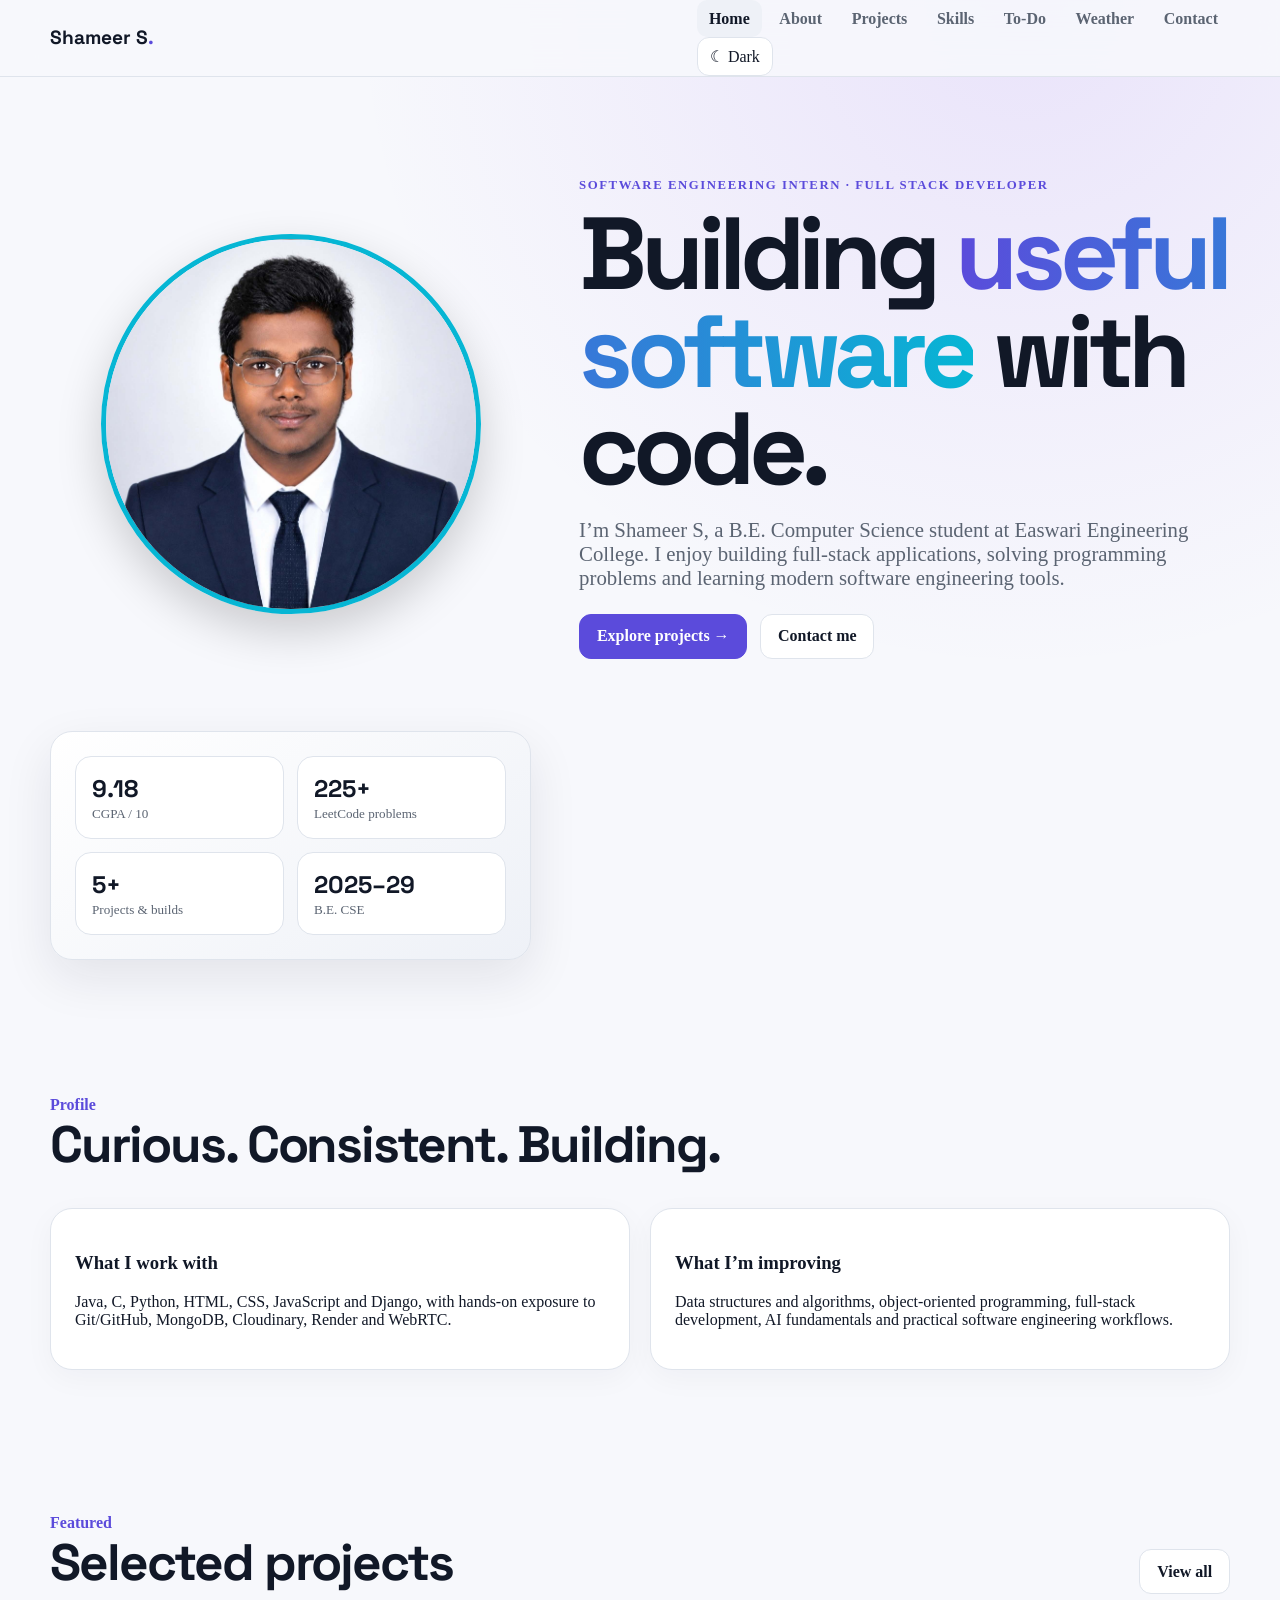
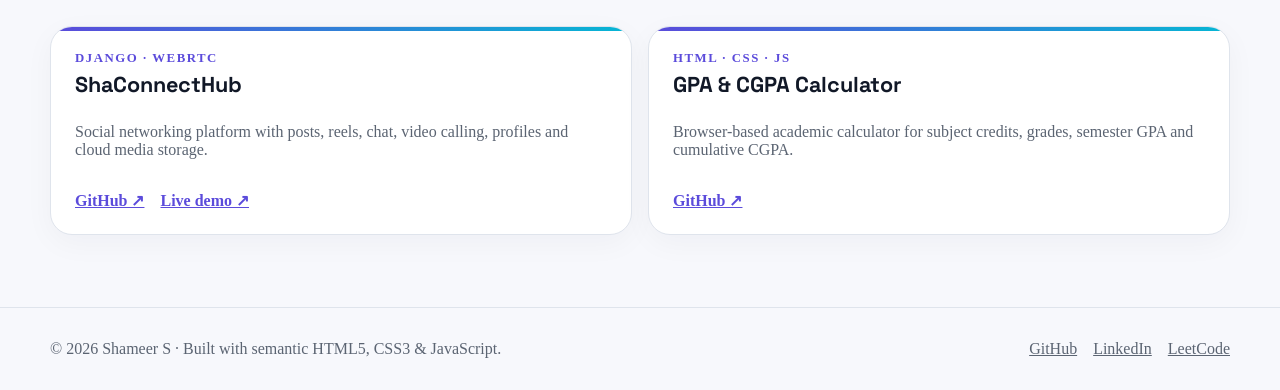
==== commit 7c568b76: "Add real-time weather dashboard" ====
--- a/index.html
+++ b/index.html
@@ -1 +1 @@
-<!doctype html><html lang="en"><head><meta charset="utf-8"><meta name="viewport" content="width=device-width,initial-scale=1"><title>Shameer S | Software Engineering Portfolio</title><meta name="description" content="Portfolio of Shameer S, B.E. Computer Science student and aspiring software engineer, showcasing full-stack projects, skills, certifications and coding practice."><meta name="author" content="Shameer S"><meta name="theme-color" content="#5b4bdb"><link rel="canonical" href="https://shameer-01-sharfu.github.io/my-portfolio/"><meta property="og:title" content="Shameer S | Software Engineering Portfolio"><meta property="og:description" content="Portfolio of Shameer S, B.E. Computer Science student and aspiring software engineer, showcasing full-stack projects, skills, certifications and coding practice."><meta property="og:type" content="website"><link rel="stylesheet" href="assets/style.css"><script type="application/ld+json">{"@context":"https://schema.org","@type":"Person","name":"Shameer S","jobTitle":"Software Engineering Student","url":"https://shameer-01-sharfu.github.io/my-portfolio/","sameAs":["https://github.com/Shameer-01-sharfu","https://linkedin.com/in/shameer-s-189605381","https://leetcode.com/u/Shameer1"]}</script></head><a class="skip" href="#main-content">Skip to content</a><header class="site-header"><div class="container nav"><a class="brand" href="index.html">Shameer S<span>.</span></a><div class="nav-actions"><button class="nav-toggle" aria-controls="primary-navigation" aria-expanded="false" aria-label="Open navigation">☰</button><nav id="primary-navigation" aria-label="Primary navigation"><ul class="nav-list"><li><a href="index.html" aria-current="page">Home</a></li><li><a href="about.html">About</a></li><li><a href="projects.html">Projects</a></li><li><a href="skills.html">Skills</a></li><li><a href="todo.html">To-Do</a></li><li><a href="contact.html">Contact</a></li></ul></nav><button class="theme-toggle" type="button" data-theme-toggle aria-label="Switch theme">☾ Dark</button></div></div></header><main id="main-content"><section class="hero"><div class="container hero-grid"><div class="profile-photo-wrap"><img src="assets/profile.jpg" alt="Shameer S - Software Engineering Student" class="profile-photo"></div><div><p class="eyebrow">Software Engineering Intern · Full Stack Developer</p><h1>Building <span>useful software</span> with code.</h1><p class="lead">I’m Shameer S, a B.E. Computer Science student at Easwari Engineering College. I enjoy building full-stack applications, solving programming problems and learning modern software engineering tools.</p><div class="actions"><a class="btn btn-primary" href="projects.html">Explore projects →</a><a class="btn btn-secondary" href="contact.html">Contact me</a></div></div><aside class="hero-card" aria-label="Quick facts"><div class="stats"><div class="stat"><strong>9.18</strong><span>CGPA / 10</span></div><div class="stat"><strong>225+</strong><span>LeetCode problems</span></div><div class="stat"><strong>5+</strong><span>Projects & builds</span></div><div class="stat"><strong>2025–29</strong><span>B.E. CSE</span></div></div></aside></div></section><section><div class="container"><div class="section-head"><div><span class="section-kicker">Profile</span><h2>Curious. Consistent. Building.</h2></div></div><div class="about-grid"><article class="card"><h3>What I work with</h3><p>Java, C, Python, HTML, CSS, JavaScript and Django, with hands-on exposure to Git/GitHub, MongoDB, Cloudinary, Render and WebRTC.</p></article><article class="card"><h3>What I’m improving</h3><p>Data structures and algorithms, object-oriented programming, full-stack development, AI fundamentals and practical software engineering workflows.</p></article></div></div></section><section><div class="container"><div class="section-head"><div><span class="section-kicker">Featured</span><h2>Selected projects</h2></div><a class="btn btn-secondary" href="projects.html">View all</a></div><div class="projects-grid"><article class="card project"><span class="eyebrow">Django · WebRTC</span><h3>ShaConnectHub</h3><p>Social networking platform with posts, reels, chat, video calling, profiles and cloud media storage.</p><div class="links"><a href="https://github.com/Shameer-01-sharfu/ConnectHub">GitHub ↗</a><a href="https://connecthub-ek31.onrender.com">Live demo ↗</a></div></article><article class="card project"><span class="eyebrow">HTML · CSS · JS</span><h3>GPA & CGPA Calculator</h3><p>Browser-based academic calculator for subject credits, grades, semester GPA and cumulative CGPA.</p><div class="links"><a href="https://github.com/Shameer-01-sharfu/ShaCalc">GitHub ↗</a></div></article></div></div></section></main><footer class="footer"><div class="container footer-row"><span>© <span data-year>2026</span> Shameer S · Built with semantic HTML5, CSS3 & JavaScript.</span><div class="footer-links"><a href="https://github.com/Shameer-01-sharfu">GitHub</a><a href="https://linkedin.com/in/shameer-s-189605381">LinkedIn</a><a href="https://leetcode.com/u/Shameer1">LeetCode</a></div></div></footer><script src="assets/script.js"></script></body></html>+<!doctype html><html lang="en"><head><meta charset="utf-8"><meta name="viewport" content="width=device-width,initial-scale=1"><title>Shameer S | Software Engineering Portfolio</title><meta name="description" content="Portfolio of Shameer S, B.E. Computer Science student and aspiring software engineer, showcasing full-stack projects, skills, certifications and coding practice."><meta name="author" content="Shameer S"><meta name="theme-color" content="#5b4bdb"><link rel="canonical" href="https://shameer-01-sharfu.github.io/my-portfolio/"><meta property="og:title" content="Shameer S | Software Engineering Portfolio"><meta property="og:description" content="Portfolio of Shameer S, B.E. Computer Science student and aspiring software engineer, showcasing full-stack projects, skills, certifications and coding practice."><meta property="og:type" content="website"><link rel="stylesheet" href="assets/style.css"><script type="application/ld+json">{"@context":"https://schema.org","@type":"Person","name":"Shameer S","jobTitle":"Software Engineering Student","url":"https://shameer-01-sharfu.github.io/my-portfolio/","sameAs":["https://github.com/Shameer-01-sharfu","https://linkedin.com/in/shameer-s-189605381","https://leetcode.com/u/Shameer1"]}</script></head><a class="skip" href="#main-content">Skip to content</a><header class="site-header"><div class="container nav"><a class="brand" href="index.html">Shameer S<span>.</span></a><div class="nav-actions"><button class="nav-toggle" aria-controls="primary-navigation" aria-expanded="false" aria-label="Open navigation">☰</button><nav id="primary-navigation" aria-label="Primary navigation"><ul class="nav-list"><li><a href="index.html" aria-current="page">Home</a></li><li><a href="about.html">About</a></li><li><a href="projects.html">Projects</a></li><li><a href="skills.html">Skills</a></li><li><a href="todo.html">To-Do</a></li><li><a href="weather.html">Weather</a></li><li><a href="contact.html">Contact</a></li></ul></nav><button class="theme-toggle" type="button" data-theme-toggle aria-label="Switch theme">☾ Dark</button></div></div></header><main id="main-content"><section class="hero"><div class="container hero-grid"><div class="profile-photo-wrap"><img src="assets/profile.jpg" alt="Shameer S - Software Engineering Student" class="profile-photo"></div><div><p class="eyebrow">Software Engineering Intern · Full Stack Developer</p><h1>Building <span>useful software</span> with code.</h1><p class="lead">I’m Shameer S, a B.E. Computer Science student at Easwari Engineering College. I enjoy building full-stack applications, solving programming problems and learning modern software engineering tools.</p><div class="actions"><a class="btn btn-primary" href="projects.html">Explore projects →</a><a class="btn btn-secondary" href="contact.html">Contact me</a></div></div><aside class="hero-card" aria-label="Quick facts"><div class="stats"><div class="stat"><strong>9.18</strong><span>CGPA / 10</span></div><div class="stat"><strong>225+</strong><span>LeetCode problems</span></div><div class="stat"><strong>5+</strong><span>Projects & builds</span></div><div class="stat"><strong>2025–29</strong><span>B.E. CSE</span></div></div></aside></div></section><section><div class="container"><div class="section-head"><div><span class="section-kicker">Profile</span><h2>Curious. Consistent. Building.</h2></div></div><div class="about-grid"><article class="card"><h3>What I work with</h3><p>Java, C, Python, HTML, CSS, JavaScript and Django, with hands-on exposure to Git/GitHub, MongoDB, Cloudinary, Render and WebRTC.</p></article><article class="card"><h3>What I’m improving</h3><p>Data structures and algorithms, object-oriented programming, full-stack development, AI fundamentals and practical software engineering workflows.</p></article></div></div></section><section><div class="container"><div class="section-head"><div><span class="section-kicker">Featured</span><h2>Selected projects</h2></div><a class="btn btn-secondary" href="projects.html">View all</a></div><div class="projects-grid"><article class="card project"><span class="eyebrow">Django · WebRTC</span><h3>ShaConnectHub</h3><p>Social networking platform with posts, reels, chat, video calling, profiles and cloud media storage.</p><div class="links"><a href="https://github.com/Shameer-01-sharfu/ConnectHub">GitHub ↗</a><a href="https://connecthub-ek31.onrender.com">Live demo ↗</a></div></article><article class="card project"><span class="eyebrow">HTML · CSS · JS</span><h3>GPA & CGPA Calculator</h3><p>Browser-based academic calculator for subject credits, grades, semester GPA and cumulative CGPA.</p><div class="links"><a href="https://github.com/Shameer-01-sharfu/ShaCalc">GitHub ↗</a></div></article></div></div></section></main><footer class="footer"><div class="container footer-row"><span>© <span data-year>2026</span> Shameer S · Built with semantic HTML5, CSS3 & JavaScript.</span><div class="footer-links"><a href="https://github.com/Shameer-01-sharfu">GitHub</a><a href="https://linkedin.com/in/shameer-s-189605381">LinkedIn</a><a href="https://leetcode.com/u/Shameer1">LeetCode</a></div></div></footer><script src="assets/script.js"></script></body></html>
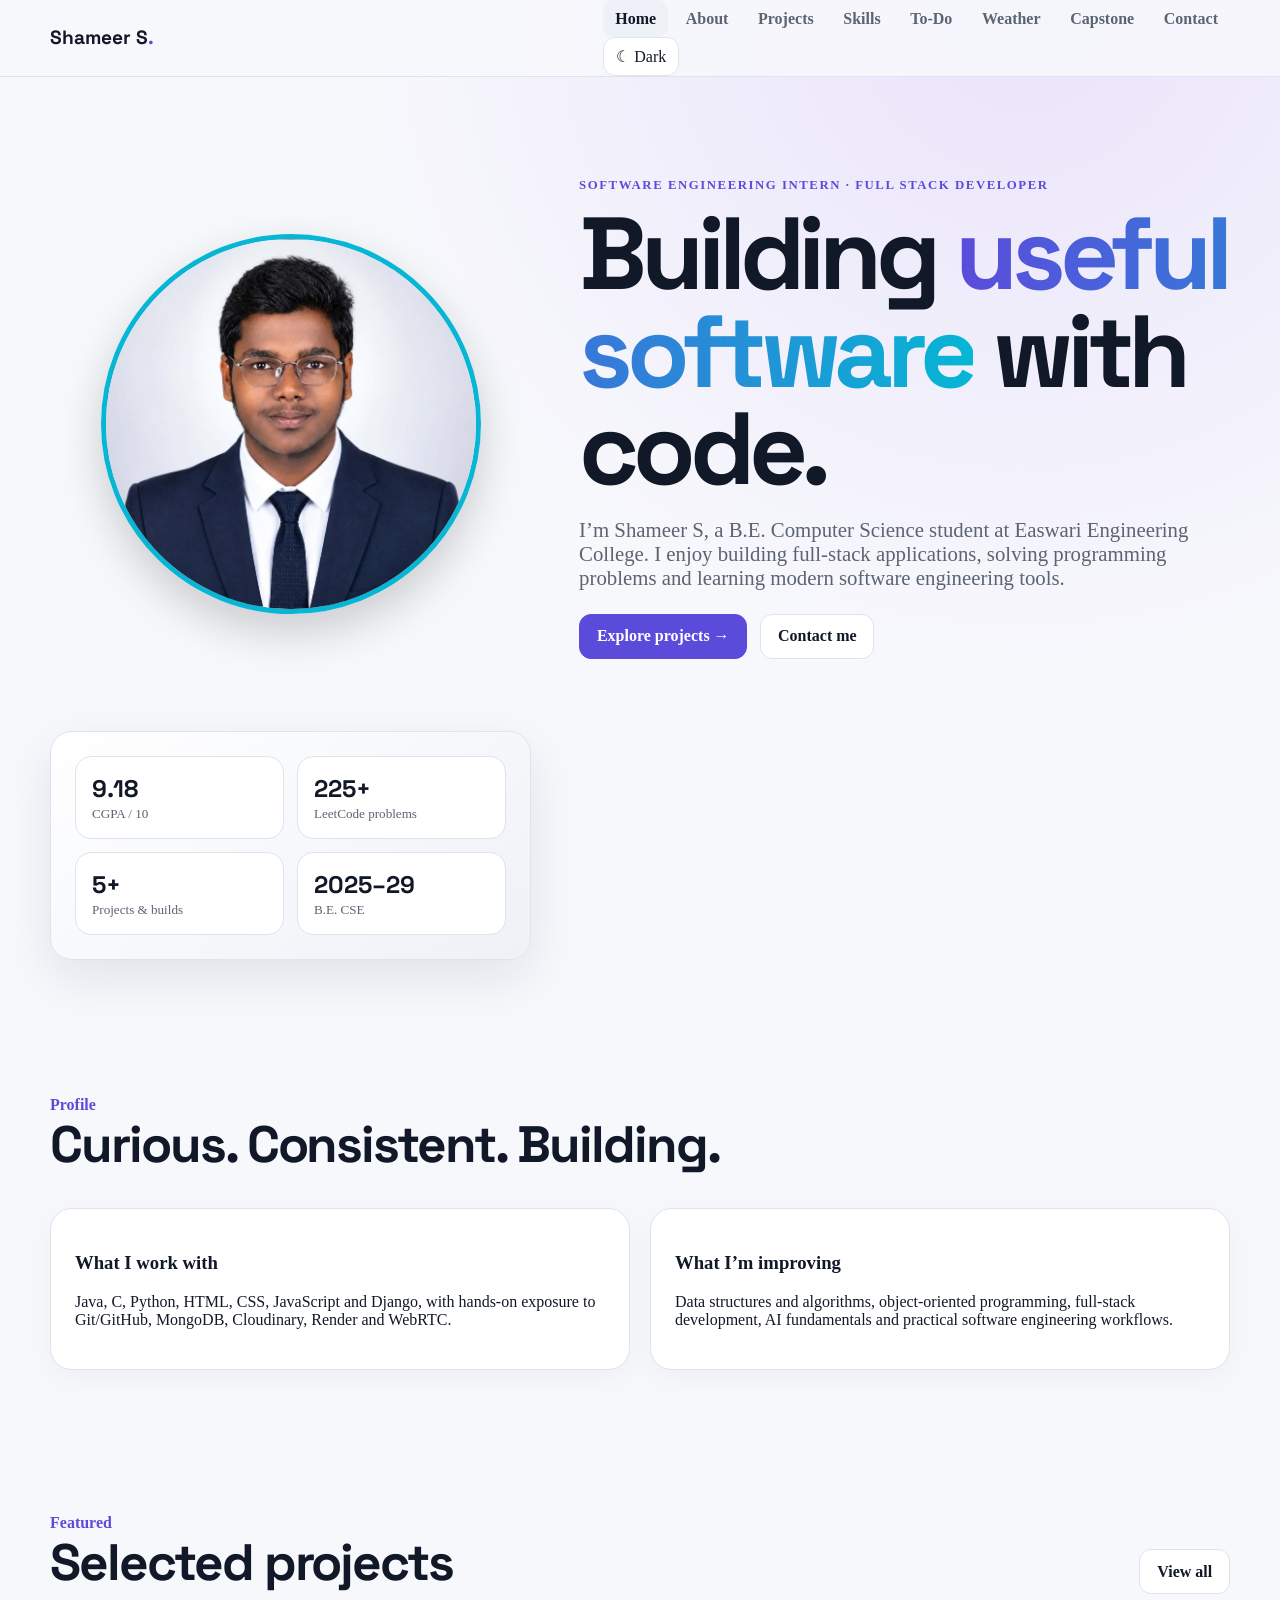
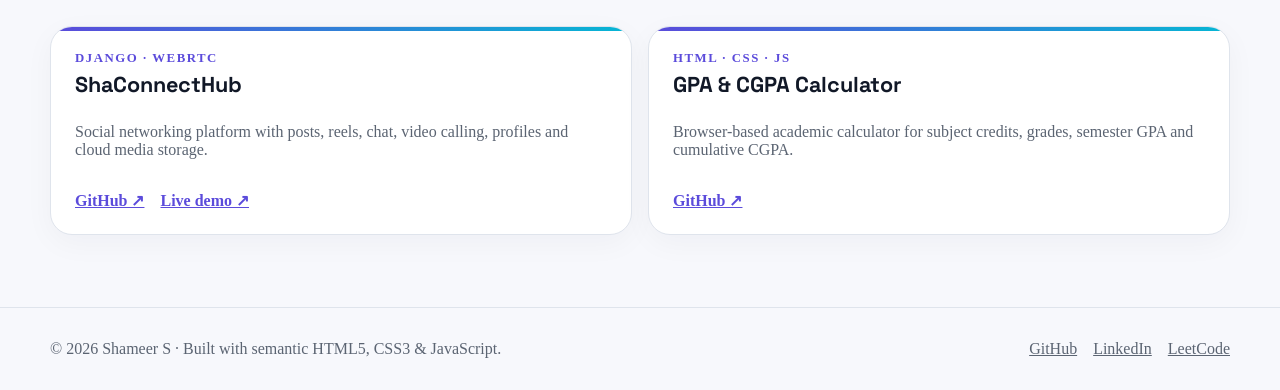
==== commit 92cdbcbe: "Add Task 5 full-stack capstone project" ====
--- a/index.html
+++ b/index.html
@@ -1 +1 @@
-<!doctype html><html lang="en"><head><meta charset="utf-8"><meta name="viewport" content="width=device-width,initial-scale=1"><title>Shameer S | Software Engineering Portfolio</title><meta name="description" content="Portfolio of Shameer S, B.E. Computer Science student and aspiring software engineer, showcasing full-stack projects, skills, certifications and coding practice."><meta name="author" content="Shameer S"><meta name="theme-color" content="#5b4bdb"><link rel="canonical" href="https://shameer-01-sharfu.github.io/my-portfolio/"><meta property="og:title" content="Shameer S | Software Engineering Portfolio"><meta property="og:description" content="Portfolio of Shameer S, B.E. Computer Science student and aspiring software engineer, showcasing full-stack projects, skills, certifications and coding practice."><meta property="og:type" content="website"><link rel="stylesheet" href="assets/style.css"><script type="application/ld+json">{"@context":"https://schema.org","@type":"Person","name":"Shameer S","jobTitle":"Software Engineering Student","url":"https://shameer-01-sharfu.github.io/my-portfolio/","sameAs":["https://github.com/Shameer-01-sharfu","https://linkedin.com/in/shameer-s-189605381","https://leetcode.com/u/Shameer1"]}</script></head><a class="skip" href="#main-content">Skip to content</a><header class="site-header"><div class="container nav"><a class="brand" href="index.html">Shameer S<span>.</span></a><div class="nav-actions"><button class="nav-toggle" aria-controls="primary-navigation" aria-expanded="false" aria-label="Open navigation">☰</button><nav id="primary-navigation" aria-label="Primary navigation"><ul class="nav-list"><li><a href="index.html" aria-current="page">Home</a></li><li><a href="about.html">About</a></li><li><a href="projects.html">Projects</a></li><li><a href="skills.html">Skills</a></li><li><a href="todo.html">To-Do</a></li><li><a href="weather.html">Weather</a></li><li><a href="contact.html">Contact</a></li></ul></nav><button class="theme-toggle" type="button" data-theme-toggle aria-label="Switch theme">☾ Dark</button></div></div></header><main id="main-content"><section class="hero"><div class="container hero-grid"><div class="profile-photo-wrap"><img src="assets/profile.jpg" alt="Shameer S - Software Engineering Student" class="profile-photo"></div><div><p class="eyebrow">Software Engineering Intern · Full Stack Developer</p><h1>Building <span>useful software</span> with code.</h1><p class="lead">I’m Shameer S, a B.E. Computer Science student at Easwari Engineering College. I enjoy building full-stack applications, solving programming problems and learning modern software engineering tools.</p><div class="actions"><a class="btn btn-primary" href="projects.html">Explore projects →</a><a class="btn btn-secondary" href="contact.html">Contact me</a></div></div><aside class="hero-card" aria-label="Quick facts"><div class="stats"><div class="stat"><strong>9.18</strong><span>CGPA / 10</span></div><div class="stat"><strong>225+</strong><span>LeetCode problems</span></div><div class="stat"><strong>5+</strong><span>Projects & builds</span></div><div class="stat"><strong>2025–29</strong><span>B.E. CSE</span></div></div></aside></div></section><section><div class="container"><div class="section-head"><div><span class="section-kicker">Profile</span><h2>Curious. Consistent. Building.</h2></div></div><div class="about-grid"><article class="card"><h3>What I work with</h3><p>Java, C, Python, HTML, CSS, JavaScript and Django, with hands-on exposure to Git/GitHub, MongoDB, Cloudinary, Render and WebRTC.</p></article><article class="card"><h3>What I’m improving</h3><p>Data structures and algorithms, object-oriented programming, full-stack development, AI fundamentals and practical software engineering workflows.</p></article></div></div></section><section><div class="container"><div class="section-head"><div><span class="section-kicker">Featured</span><h2>Selected projects</h2></div><a class="btn btn-secondary" href="projects.html">View all</a></div><div class="projects-grid"><article class="card project"><span class="eyebrow">Django · WebRTC</span><h3>ShaConnectHub</h3><p>Social networking platform with posts, reels, chat, video calling, profiles and cloud media storage.</p><div class="links"><a href="https://github.com/Shameer-01-sharfu/ConnectHub">GitHub ↗</a><a href="https://connecthub-ek31.onrender.com">Live demo ↗</a></div></article><article class="card project"><span class="eyebrow">HTML · CSS · JS</span><h3>GPA & CGPA Calculator</h3><p>Browser-based academic calculator for subject credits, grades, semester GPA and cumulative CGPA.</p><div class="links"><a href="https://github.com/Shameer-01-sharfu/ShaCalc">GitHub ↗</a></div></article></div></div></section></main><footer class="footer"><div class="container footer-row"><span>© <span data-year>2026</span> Shameer S · Built with semantic HTML5, CSS3 & JavaScript.</span><div class="footer-links"><a href="https://github.com/Shameer-01-sharfu">GitHub</a><a href="https://linkedin.com/in/shameer-s-189605381">LinkedIn</a><a href="https://leetcode.com/u/Shameer1">LeetCode</a></div></div></footer><script src="assets/script.js"></script></body></html>+<!doctype html><html lang="en"><head><meta charset="utf-8"><meta name="viewport" content="width=device-width,initial-scale=1"><title>Shameer S | Software Engineering Portfolio</title><meta name="description" content="Portfolio of Shameer S, B.E. Computer Science student and aspiring software engineer, showcasing full-stack projects, skills, certifications and coding practice."><meta name="author" content="Shameer S"><meta name="theme-color" content="#5b4bdb"><link rel="canonical" href="https://shameer-01-sharfu.github.io/my-portfolio/"><meta property="og:title" content="Shameer S | Software Engineering Portfolio"><meta property="og:description" content="Portfolio of Shameer S, B.E. Computer Science student and aspiring software engineer, showcasing full-stack projects, skills, certifications and coding practice."><meta property="og:type" content="website"><link rel="stylesheet" href="assets/style.css"><script type="application/ld+json">{"@context":"https://schema.org","@type":"Person","name":"Shameer S","jobTitle":"Software Engineering Student","url":"https://shameer-01-sharfu.github.io/my-portfolio/","sameAs":["https://github.com/Shameer-01-sharfu","https://linkedin.com/in/shameer-s-189605381","https://leetcode.com/u/Shameer1"]}</script></head><a class="skip" href="#main-content">Skip to content</a><header class="site-header"><div class="container nav"><a class="brand" href="index.html">Shameer S<span>.</span></a><div class="nav-actions"><button class="nav-toggle" aria-controls="primary-navigation" aria-expanded="false" aria-label="Open navigation">☰</button><nav id="primary-navigation" aria-label="Primary navigation"><ul class="nav-list"><li><a href="index.html" aria-current="page">Home</a></li><li><a href="about.html">About</a></li><li><a href="projects.html">Projects</a></li><li><a href="skills.html">Skills</a></li><li><a href="todo.html">To-Do</a></li><li><a href="weather.html">Weather</a></li><li><a href="capstone.html">Capstone</a></li><li><a href="contact.html">Contact</a></li></ul></nav><button class="theme-toggle" type="button" data-theme-toggle aria-label="Switch theme">☾ Dark</button></div></div></header><main id="main-content"><section class="hero"><div class="container hero-grid"><div class="profile-photo-wrap"><img src="assets/profile.jpg" alt="Shameer S - Software Engineering Student" class="profile-photo"></div><div><p class="eyebrow">Software Engineering Intern · Full Stack Developer</p><h1>Building <span>useful software</span> with code.</h1><p class="lead">I’m Shameer S, a B.E. Computer Science student at Easwari Engineering College. I enjoy building full-stack applications, solving programming problems and learning modern software engineering tools.</p><div class="actions"><a class="btn btn-primary" href="projects.html">Explore projects →</a><a class="btn btn-secondary" href="contact.html">Contact me</a></div></div><aside class="hero-card" aria-label="Quick facts"><div class="stats"><div class="stat"><strong>9.18</strong><span>CGPA / 10</span></div><div class="stat"><strong>225+</strong><span>LeetCode problems</span></div><div class="stat"><strong>5+</strong><span>Projects & builds</span></div><div class="stat"><strong>2025–29</strong><span>B.E. CSE</span></div></div></aside></div></section><section><div class="container"><div class="section-head"><div><span class="section-kicker">Profile</span><h2>Curious. Consistent. Building.</h2></div></div><div class="about-grid"><article class="card"><h3>What I work with</h3><p>Java, C, Python, HTML, CSS, JavaScript and Django, with hands-on exposure to Git/GitHub, MongoDB, Cloudinary, Render and WebRTC.</p></article><article class="card"><h3>What I’m improving</h3><p>Data structures and algorithms, object-oriented programming, full-stack development, AI fundamentals and practical software engineering workflows.</p></article></div></div></section><section><div class="container"><div class="section-head"><div><span class="section-kicker">Featured</span><h2>Selected projects</h2></div><a class="btn btn-secondary" href="projects.html">View all</a></div><div class="projects-grid"><article class="card project"><span class="eyebrow">Django · WebRTC</span><h3>ShaConnectHub</h3><p>Social networking platform with posts, reels, chat, video calling, profiles and cloud media storage.</p><div class="links"><a href="https://github.com/Shameer-01-sharfu/ConnectHub">GitHub ↗</a><a href="https://connecthub-ek31.onrender.com">Live demo ↗</a></div></article><article class="card project"><span class="eyebrow">HTML · CSS · JS</span><h3>GPA & CGPA Calculator</h3><p>Browser-based academic calculator for subject credits, grades, semester GPA and cumulative CGPA.</p><div class="links"><a href="https://github.com/Shameer-01-sharfu/ShaCalc">GitHub ↗</a></div></article></div></div></section></main><footer class="footer"><div class="container footer-row"><span>© <span data-year>2026</span> Shameer S · Built with semantic HTML5, CSS3 & JavaScript.</span><div class="footer-links"><a href="https://github.com/Shameer-01-sharfu">GitHub</a><a href="https://linkedin.com/in/shameer-s-189605381">LinkedIn</a><a href="https://leetcode.com/u/Shameer1">LeetCode</a></div></div></footer><script src="assets/script.js"></script></body></html>
